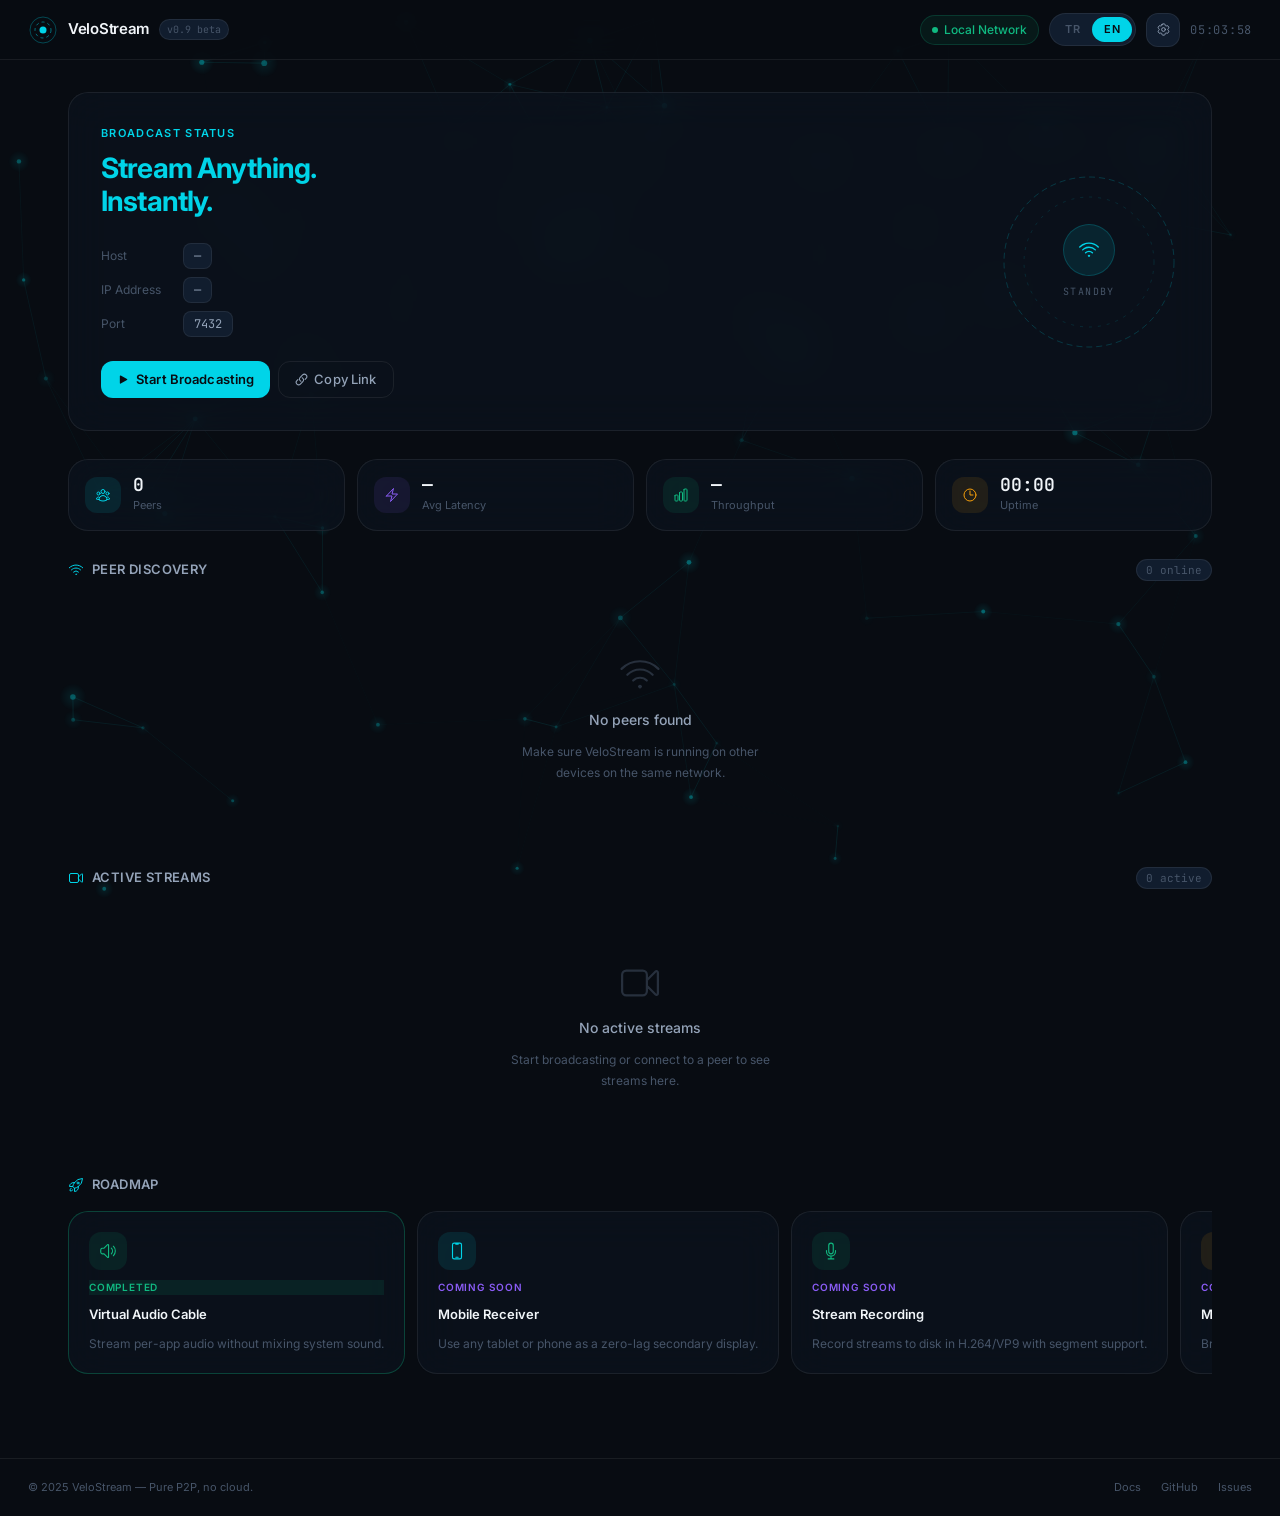
==== index.html @ 92ccfd7f "Initial commit" ====
<!DOCTYPE html>
<html lang="en">
<head>
  <meta charset="UTF-8" />
  <meta name="viewport" content="width=device-width, initial-scale=1.0" />
  <meta name="description" content="VeloStream — Pure P2P local network streaming. Zero-latency, no cloud." />
  <title>VeloStream</title>

  <link rel="stylesheet" href="css/reset.css" />
  <link rel="stylesheet" href="css/design-tokens.css" />
  <link rel="stylesheet" href="css/style.css" />

  <link rel="icon" type="image/svg+xml" href="data:image/svg+xml,%3Csvg xmlns='http://www.w3.org/2000/svg' viewBox='0 0 32 32'%3E%3Ccircle cx='16' cy='16' r='15' fill='%23080c12'/%3E%3Ccircle cx='16' cy='16' r='7' fill='none' stroke='%2300d4e8' stroke-width='1.5'/%3E%3Ccircle cx='16' cy='16' r='3' fill='%2300d4e8'/%3E%3C/svg%3E" />
</head>
<body>

<canvas id="particle-canvas" aria-hidden="true"></canvas>

<div id="app">

  <!-- ─── Navbar ─────────────────────── -->
  <nav class="nav">
    <div class="nav-brand">
      <svg class="nav-logo" viewBox="0 0 30 30" fill="none">
        <circle cx="15" cy="15" r="13" fill="none" stroke="#00d4e8" stroke-width="1" opacity=".3"/>
        <circle cx="15" cy="15" r="8"  fill="none" stroke="#00d4e8" stroke-width="1" stroke-dasharray="3 3" opacity=".5"/>
        <circle cx="15" cy="15" r="3.5" fill="#00d4e8"/>
      </svg>
      <span class="nav-name">VeloStream</span>
      <span class="nav-badge">v0.9 beta</span>
    </div>

    <div class="nav-spacer"></div>

    <div class="nav-right">
      <div class="status-pill online" id="net-pill">
        <span class="status-dot"></span>
        <span data-i18n="nav.online">Local Network</span>
      </div>

      <div class="lang-toggle" role="group" aria-label="Language">
        <div class="lang-thumb" id="lang-thumb"></div>
        <button class="lang-btn" id="lang-tr">TR</button>
        <button class="lang-btn active" id="lang-en">EN</button>
      </div>

      <button class="icon-btn" id="btn-settings" aria-label="Settings">
        <svg width="15" height="15" fill="none" stroke="currentColor" stroke-width="1.5" viewBox="0 0 24 24">
          <path stroke-linecap="round" stroke-linejoin="round" d="M9.594 3.94c.09-.542.56-.94 1.11-.94h2.593c.55 0 1.02.398 1.11.94l.213 1.281c.063.374.313.686.645.87.074.04.147.083.22.127.325.196.72.257 1.075.124l1.217-.456a1.125 1.125 0 0 1 1.37.49l1.296 2.247a1.125 1.125 0 0 1-.26 1.431l-1.003.827c-.293.241-.438.613-.43.992a7.723 7.723 0 0 1 0 .255c-.008.378.137.75.43.991l1.004.827c.424.35.534.955.26 1.43l-1.298 2.247a1.125 1.125 0 0 1-1.369.491l-1.217-.456c-.355-.133-.75-.072-1.076.124a6.47 6.47 0 0 1-.22.128c-.331.183-.581.495-.644.869l-.213 1.281c-.09.543-.56.94-1.11.94h-2.594c-.55 0-1.019-.398-1.11-.94l-.213-1.281c-.062-.374-.312-.686-.644-.87a6.52 6.52 0 0 1-.22-.127c-.325-.196-.72-.257-1.076-.124l-1.217.456a1.125 1.125 0 0 1-1.369-.49l-1.297-2.247a1.125 1.125 0 0 1 .26-1.431l1.004-.827c.292-.24.437-.613.43-.991a6.932 6.932 0 0 1 0-.255c.007-.38-.138-.751-.43-.992l-1.004-.827a1.125 1.125 0 0 1-.26-1.43l1.297-2.247a1.125 1.125 0 0 1 1.37-.491l1.216.456c.356.133.751.072 1.076-.124.072-.044.146-.086.22-.128.332-.183.582-.495.644-.869l.214-1.28Z"/>
          <path stroke-linecap="round" stroke-linejoin="round" d="M15 12a3 3 0 1 1-6 0 3 3 0 0 1 6 0Z"/>
        </svg>
      </button>

      <time class="nav-clock" id="clock">00:00:00</time>
    </div>
  </nav>

  <!-- ─── Main content ───────────────── -->
  <main class="main">

    <!-- Hero -->
    <section class="card hero" aria-label="Broadcast control">
      <div>
        <p class="hero-eyebrow" data-i18n="hero.eyebrow">BROADCAST STATUS</p>
        <h1 class="hero-title">
          <span data-i18n="hero.title">Stream Anything.</span><br>
          <span style="color:var(--cyan)" data-i18n="hero.accent">Instantly.</span>
        </h1>

        <div class="hero-meta">
          <div class="meta-row">
            <span class="meta-key" data-i18n="hero.host">Host</span>
            <span class="meta-val" id="val-host">—</span>
          </div>
          <div class="meta-row">
            <span class="meta-key" data-i18n="hero.ip">IP Address</span>
            <span class="meta-val" id="val-ip">—</span>
          </div>
          <div class="meta-row">
            <span class="meta-key" data-i18n="hero.port">Port</span>
            <span class="meta-val" id="val-port">7432</span>
          </div>
        </div>

        <div class="hero-btns">
          <button class="btn btn-primary" id="btn-start">
            <svg width="13" height="13" fill="currentColor" viewBox="0 0 24 24">
              <path d="M5.25 5.653c0-.856.917-1.398 1.667-.986l11.54 6.347a1.125 1.125 0 0 1 0 1.972l-11.54 6.347a1.125 1.125 0 0 1-1.667-.986V5.653Z"/>
            </svg>
            <span data-i18n="hero.start">Start Broadcasting</span>
          </button>
          <button class="btn btn-danger" id="btn-stop">
            <svg width="13" height="13" fill="currentColor" viewBox="0 0 24 24">
              <path fill-rule="evenodd" d="M4.5 7.5a3 3 0 0 1 3-3h9a3 3 0 0 1 3 3v9a3 3 0 0 1-3 3h-9a3 3 0 0 1-3-3v-9Z" clip-rule="evenodd"/>
            </svg>
            <span data-i18n="hero.stop">Stop</span>
          </button>
          <button class="btn btn-ghost" id="btn-copy">
            <svg width="13" height="13" fill="none" stroke="currentColor" stroke-width="2" viewBox="0 0 24 24">
              <path stroke-linecap="round" stroke-linejoin="round" d="M13.19 8.688a4.5 4.5 0 0 1 1.242 7.244l-4.5 4.5a4.5 4.5 0 0 1-6.364-6.364l1.757-1.757m13.35-.622 1.757-1.757a4.5 4.5 0 0 0-6.364-6.364l-4.5 4.5a4.5 4.5 0 0 0 1.242 7.244"/>
            </svg>
            <span data-i18n="hero.copy">Copy Link</span>
          </button>
        </div>
      </div>

      <!-- Ring -->
      <div class="ring-wrap" aria-hidden="true">
        <div id="ripples" style="position:absolute;inset:0;border-radius:50%">
          <div class="ripple"></div>
          <div class="ripple"></div>
          <div class="ripple"></div>
        </div>
        <svg class="ring-svg" viewBox="0 0 180 180">
          <circle class="r-outer" cx="90" cy="90" r="85"/>
          <circle class="r-inner" cx="90" cy="90" r="65"/>
        </svg>
        <div class="ring-center">
          <div class="ring-icon" id="ring-icon">
            <svg width="22" height="22" fill="none" stroke="currentColor" stroke-width="1.5" viewBox="0 0 24 24">
              <path stroke-linecap="round" stroke-linejoin="round" d="M8.288 15.038a5.25 5.25 0 0 1 7.424 0M5.106 11.856c3.807-3.808 9.98-3.808 13.788 0M1.924 8.674c5.565-5.565 14.587-5.565 20.152 0M12.53 18.22l-.53.53-.53-.53a.75.75 0 0 1 1.06 0Z"/>
            </svg>
          </div>
          <span class="ring-label off" id="ring-label" data-i18n="hero.off">STANDBY</span>
        </div>
      </div>
    </section>

    <!-- Stats -->
    <div class="stats" role="region" aria-label="Statistics">
      <div class="card stat">
        <div class="stat-icon c">
          <svg width="16" height="16" fill="none" stroke="currentColor" stroke-width="1.5" viewBox="0 0 24 24">
            <path stroke-linecap="round" stroke-linejoin="round" d="M18 18.72a9.094 9.094 0 0 0 3.741-.479 3 3 0 0 0-4.682-2.72m.94 3.198.001.031c0 .225-.012.447-.037.666A11.944 11.944 0 0 1 12 21c-2.17 0-4.207-.576-5.963-1.584A6.062 6.062 0 0 1 6 18.719m12 0a5.971 5.971 0 0 0-.941-3.197m0 0A5.995 5.995 0 0 0 12 12.75a5.995 5.995 0 0 0-5.058 2.772m0 0a3 3 0 0 0-4.681 2.72 8.986 8.986 0 0 0 3.74.477m.94-3.197a5.971 5.971 0 0 0-.94 3.197M15 6.75a3 3 0 1 1-6 0 3 3 0 0 1 6 0Zm6 3a2.25 2.25 0 1 1-4.5 0 2.25 2.25 0 0 1 4.5 0Zm-13.5 0a2.25 2.25 0 1 1-4.5 0 2.25 2.25 0 0 1 4.5 0Z"/>
          </svg>
        </div>
        <div>
          <div class="stat-val" id="val-peers">0</div>
          <div class="stat-key" data-i18n="stat.peers">Peers</div>
        </div>
      </div>

      <div class="card stat">
        <div class="stat-icon v">
          <svg width="16" height="16" fill="none" stroke="currentColor" stroke-width="1.5" viewBox="0 0 24 24">
            <path stroke-linecap="round" stroke-linejoin="round" d="M3.75 13.5l10.5-11.25L12 10.5h8.25L9.75 21.75 12 13.5H3.75z"/>
          </svg>
        </div>
        <div>
          <div class="stat-val" id="val-latency">—</div>
          <div class="stat-key" data-i18n="stat.latency">Avg Latency</div>
        </div>
      </div>

      <div class="card stat">
        <div class="stat-icon g">
          <svg width="16" height="16" fill="none" stroke="currentColor" stroke-width="1.5" viewBox="0 0 24 24">
            <path stroke-linecap="round" stroke-linejoin="round" d="M3 13.125C3 12.504 3.504 12 4.125 12h2.25c.621 0 1.125.504 1.125 1.125v6.75C7.5 20.496 6.996 21 6.375 21h-2.25A1.125 1.125 0 0 1 3 19.875v-6.75ZM9.75 8.625c0-.621.504-1.125 1.125-1.125h2.25c.621 0 1.125.504 1.125 1.125v11.25c0 .621-.504 1.125-1.125 1.125h-2.25a1.125 1.125 0 0 1-1.125-1.125V8.625ZM16.5 4.125c0-.621.504-1.125 1.125-1.125h2.25C20.496 3 21 3.504 21 4.125v15.75c0 .621-.504 1.125-1.125 1.125h-2.25a1.125 1.125 0 0 1-1.125-1.125V4.125Z"/>
          </svg>
        </div>
        <div>
          <div class="stat-val" id="val-bitrate">—</div>
          <div class="stat-key" data-i18n="stat.bitrate">Throughput</div>
        </div>
      </div>

      <div class="card stat">
        <div class="stat-icon y">
          <svg width="16" height="16" fill="none" stroke="currentColor" stroke-width="1.5" viewBox="0 0 24 24">
            <path stroke-linecap="round" stroke-linejoin="round" d="M12 6v6h4.5m4.5 0a9 9 0 1 1-18 0 9 9 0 0 1 18 0Z"/>
          </svg>
        </div>
        <div>
          <div class="stat-val" id="val-uptime">00:00</div>
          <div class="stat-key" data-i18n="stat.uptime">Uptime</div>
        </div>
      </div>
    </div>

    <!-- Peers -->
    <section>
      <div class="sec-hd">
        <h2 class="sec-title">
          <svg width="16" height="16" fill="none" stroke="currentColor" stroke-width="1.5" viewBox="0 0 24 24">
            <path stroke-linecap="round" stroke-linejoin="round" d="M8.288 15.038a5.25 5.25 0 0 1 7.424 0M5.106 11.856c3.807-3.808 9.98-3.808 13.788 0M1.924 8.674c5.565-5.565 14.587-5.565 20.152 0M12.53 18.22l-.53.53-.53-.53a.75.75 0 0 1 1.06 0Z"/>
          </svg>
          <span data-i18n="peers.title">Peer Discovery</span>
        </h2>
        <span class="sec-count"><span id="peer-count">0</span> online</span>
      </div>
      <div class="peer-grid" id="peer-grid" role="list"></div>
    </section>

    <!-- Streams -->
    <section>
      <div class="sec-hd">
        <h2 class="sec-title">
          <svg width="16" height="16" fill="none" stroke="currentColor" stroke-width="1.5" viewBox="0 0 24 24">
            <path stroke-linecap="round" stroke-linejoin="round" d="m15.75 10.5 4.72-4.72a.75.75 0 0 1 1.28.53v11.38a.75.75 0 0 1-1.28.53l-4.72-4.72M4.5 18.75h9a2.25 2.25 0 0 0 2.25-2.25v-9a2.25 2.25 0 0 0-2.25-2.25h-9A2.25 2.25 0 0 0 2.25 7.5v9a2.25 2.25 0 0 0 2.25 2.25Z"/>
          </svg>
          <span data-i18n="streams.title">Active Streams</span>
        </h2>
        <span class="sec-count"><span id="stream-count">0</span> active</span>
      </div>
      <div class="streams-list" id="stream-list" role="list"></div>
    </section>

    <!-- Roadmap -->
    <section>
      <div class="sec-hd">
        <h2 class="sec-title">
          <svg width="16" height="16" fill="none" stroke="currentColor" stroke-width="1.5" viewBox="0 0 24 24">
            <path stroke-linecap="round" stroke-linejoin="round" d="M15.59 14.37a6 6 0 0 1-5.84 7.38v-4.8m5.84-2.58a14.98 14.98 0 0 0 6.16-12.12A14.98 14.98 0 0 0 9.631 8.41m5.96 5.96a14.926 14.926 0 0 1-5.841 2.58m-.119-8.54a6 6 0 0 0-7.381 5.84h4.8m2.581-5.84a14.927 14.927 0 0 0-2.58 5.84m2.699 2.7c-.103.021-.207.041-.311.06a15.09 15.09 0 0 1-2.448-2.448 14.9 14.9 0 0 1 .06-.312m-2.24 2.39a4.493 4.493 0 0 0-1.757 4.306 4.493 4.493 0 0 0 4.306-1.758M16.5 9a1.5 1.5 0 1 1-3 0 1.5 1.5 0 0 1 3 0Z"/>
          </svg>
          <span data-i18n="roadmap.title">Roadmap</span>
        </h2>
      </div>
      <div class="roadmap-scroll">

        <article class="card rm-card" style="border-color: rgba(16, 185, 129, 0.3);">
          <div class="rm-icon g">
            <svg width="18" height="18" fill="none" stroke="currentColor" stroke-width="1.5" viewBox="0 0 24 24">
              <path stroke-linecap="round" stroke-linejoin="round" d="M19.114 5.636a9 9 0 0 1 0 12.728M16.463 8.288a5.25 5.25 0 0 1 0 7.424M6.75 8.25l4.72-4.72a.75.75 0 0 1 1.28.53v15.88a.75.75 0 0 1-1.28.53l-4.72-4.72H4.51c-.88 0-1.704-.507-1.938-1.354A9.009 9.009 0 0 1 2.25 12c0-.83.112-1.633.322-2.396C2.806 8.757 3.63 8.25 4.51 8.25H6.75Z"/>
            </svg>
          </div>
          <div class="rm-label" style="color: var(--green); background: rgba(16, 185, 129, 0.1);" data-i18n="roadmap.done">Completed</div>
          <div class="rm-title" data-i18n="rm.audio.title">Virtual Audio Cable</div>
          <p class="rm-desc"   data-i18n="rm.audio.desc">Stream per-app audio without mixing system sound.</p>
        </article>

        <article class="card rm-card">
          <div class="rm-icon c">
            <svg width="18" height="18" fill="none" stroke="currentColor" stroke-width="1.5" viewBox="0 0 24 24">
              <path stroke-linecap="round" stroke-linejoin="round" d="M10.5 1.5H8.25A2.25 2.25 0 0 0 6 3.75v16.5a2.25 2.25 0 0 0 2.25 2.25h7.5A2.25 2.25 0 0 0 18 20.25V3.75a2.25 2.25 0 0 0-2.25-2.25H13.5m-3 0V3h3V1.5m-3 0h3m-3 18.75h3"/>
            </svg>
          </div>
          <div class="rm-label" data-i18n="roadmap.soon">Coming soon</div>
          <div class="rm-title" data-i18n="rm.mobile.title">Mobile Receiver</div>
          <p class="rm-desc"   data-i18n="rm.mobile.desc">Use any tablet or phone as a zero-lag secondary display.</p>
        </article>

        <article class="card rm-card">
          <div class="rm-icon g">
            <svg width="18" height="18" fill="none" stroke="currentColor" stroke-width="1.5" viewBox="0 0 24 24">
              <path stroke-linecap="round" stroke-linejoin="round" d="M12 18.75a6 6 0 0 0 6-6v-1.5m-6 7.5a6 6 0 0 1-6-6v-1.5m6 7.5v3.75m-3.75 0h7.5M12 15.75a3 3 0 0 1-3-3V4.5a3 3 0 1 1 6 0v8.25a3 3 0 0 1-3 3Z"/>
            </svg>
          </div>
          <div class="rm-label" data-i18n="roadmap.soon">Coming soon</div>
          <div class="rm-title" data-i18n="rm.rec.title">Stream Recording</div>
          <p class="rm-desc"   data-i18n="rm.rec.desc">Record streams to disk in H.264/VP9.</p>
        </article>

        <article class="card rm-card">
          <div class="rm-icon y">
            <svg width="18" height="18" fill="none" stroke="currentColor" stroke-width="1.5" viewBox="0 0 24 24">
              <path stroke-linecap="round" stroke-linejoin="round" d="M7.217 10.907a2.25 2.25 0 1 0 0 2.186m0-2.186c.18.324.283.696.283 1.093s-.103.77-.283 1.093m0-2.186 9.566-5.314m-9.566 7.5 9.566 5.314m0 0a2.25 2.25 0 1 0 3.935 2.186 2.25 2.25 0 0 0-3.935-2.186Zm0-12.814a2.25 2.25 0 1 0 3.933-2.185 2.25 2.25 0 0 0-3.933 2.185Z"/>
            </svg>
          </div>
          <div class="rm-label" data-i18n="roadmap.soon">Coming soon</div>
          <div class="rm-title" data-i18n="rm.multi.title">Multi-Cast</div>
          <p class="rm-desc"   data-i18n="rm.multi.desc">Broadcast to multiple receivers with bandwidth balancing.</p>
        </article>

      </div>
    </section>

  </main>

  <!-- ─── Footer ──────────────────────── -->
  <footer class="footer">
    <p class="footer-left" data-i18n="footer.copy">© 2025 VeloStream — Pure P2P, no cloud.</p>
    <nav class="footer-links">
      <a href="#" class="footer-link" data-i18n="footer.docs">Docs</a>
      <a href="#" class="footer-link" data-i18n="footer.github">GitHub</a>
      <a href="#" class="footer-link" data-i18n="footer.issues">Issues</a>
    </nav>
  </footer>

</div><!-- /#app -->

<!-- ─── Settings Drawer ─────────────── -->
<div class="overlay" id="overlay"></div>
<aside class="drawer" id="drawer" role="dialog" aria-modal="true" aria-label="Settings">
  <div class="drawer-hd">
    <span class="drawer-hd-title" data-i18n="nav.settings">Settings</span>
    <button class="icon-btn" id="btn-drawer-close" aria-label="Close">
      <svg width="14" height="14" fill="none" stroke="currentColor" stroke-width="2" viewBox="0 0 24 24">
        <path stroke-linecap="round" stroke-linejoin="round" d="M6 18 18 6M6 6l12 12"/>
      </svg>
    </button>
  </div>
  <div class="drawer-body">
    <div class="s-group">
      <p class="s-group-title" data-i18n="s.network">Network</p>
      <div class="s-row">
        <label class="s-label" for="s-port" data-i18n="s.port">UDP Port</label>
        <input class="s-input" id="s-port" type="number" value="7432" min="1024" max="65535"/>
      </div>
    </div>
  </div>
</aside>

<!-- ─── Video Modal (Receiver) ─────────────── -->
<div class="player-modal" id="player-modal" style="display:none; position:fixed; inset:0; background:#000; z-index:9999; flex-direction:column;">
  <div style="padding:16px; display:flex; gap:8px; justify-content:flex-end; background:linear-gradient(to bottom, rgba(0,0,0,0.8), transparent); position:absolute; top:0; left:0; right:0; z-index:2;">
    <button class="btn btn-primary btn-sm" onclick="if(window.webrtcManager) window.webrtcManager.goFullscreen()">
      <svg width="14" height="14" fill="none" stroke="currentColor" stroke-width="2" viewBox="0 0 24 24"><path stroke-linecap="round" stroke-linejoin="round" d="M4 8V4m0 0h4M4 4l5 5m11-1V4m0 0h-4m4 0l-5 5M4 16v4m0 0h4m-4 0l5-5m11 1v4m0 0h-4m4 0l-5-5"/></svg>
    </button>
    <button class="btn btn-danger btn-sm" onclick="if(window.webrtcManager) window.webrtcManager.closePlayerModal()">
      Close Stream
    </button>
  </div>
  <video id="remote-video" autoplay playsinline controls style="width:100%; height:100%; object-fit:contain;"></video>
</div>

<!-- Local Preview HUD -->
<video id="local-video" autoplay muted playsinline style="display:none; position:fixed; bottom:20px; right:20px; width:200px; border-radius:8px; border:1px solid var(--border-color); z-index:900; box-shadow:0 8px 32px rgba(0,0,0,0.5);"></video>

<script src="js/i18n.js"></script>
<script src="js/particles.js"></script>
<script src="js/charts.js"></script>
<script src="js/peers.js"></script>
<script src="js/streams.js"></script>
<script src="js/webrtc.js"></script>
<script src="js/app.js"></script>

<!-- Ripple CSS for active broadcast -->
<style>
  #ripples .ripple { animation: none; opacity: 0; }
  #ripples.active-ripples .ripple { animation: ripple-out 2.4s ease-out infinite; }
  #ripples.active-ripples .ripple:nth-child(2) { animation-delay: .8s; }
  #ripples.active-ripples .ripple:nth-child(3) { animation-delay: 1.6s; }
</style>

</body>
</html>
---- css/design-tokens.css ----
:root {
  /* Backgrounds */
  --bg-base:     #080c12;
  --bg-surface:  #0d1520;
  --bg-elevated: #111d2e;
  --bg-hover:    #162236;

  /* Glass */
  --glass-bg:     rgba(13, 21, 32, 0.6);
  --glass-border: rgba(255, 255, 255, 0.07);
  --glass-blur:   20px;

  /* Accents */
  --cyan:       #00d4e8;
  --cyan-soft:  rgba(0, 212, 232, 0.1);
  --cyan-glow:  rgba(0, 212, 232, 0.2);
  --violet:     #8b5cf6;
  --violet-soft: rgba(139, 92, 246, 0.1);

  /* Status */
  --green:  #10b981;
  --yellow: #f59e0b;
  --red:    #ef4444;
  --muted:  #475569;

  /* Text */
  --text-1: #f1f5f9;
  --text-2: #94a3b8;
  --text-3: #475569;

  /* Typography */
  --font: 'Inter', system-ui, sans-serif;
  --mono: 'JetBrains Mono', monospace;

  /* Spacing */
  --r-sm:  8px;
  --r-md:  12px;
  --r-lg:  16px;
  --r-xl:  20px;
  --r-full: 9999px;

  /* Layout */
  --nav-h: 60px;
  --max-w: 1200px;
}
---- css/style.css ----
@import url('https://fonts.googleapis.com/css2?family=Inter:wght@300;400;500;600;700&family=JetBrains+Mono:wght@400;500&display=swap');

/* ─── Reset ───────────────────────── */
*, *::before, *::after { box-sizing: border-box; margin: 0; padding: 0; }
html { font-size: 16px; scroll-behavior: smooth; }
body {
  font-family: var(--font);
  font-size: 14px;
  color: var(--text-1);
  background: var(--bg-base);
  min-height: 100vh;
  -webkit-font-smoothing: antialiased;
  overflow-x: hidden;
}
img, canvas, svg { display: block; max-width: 100%; }
button { cursor: pointer; border: none; background: none; font: inherit; }
a { text-decoration: none; color: inherit; }
ul { list-style: none; }

/* ─── Canvas ──────────────────────── */
#particle-canvas {
  position: fixed;
  inset: 0;
  z-index: 0;
  pointer-events: none;
  opacity: 0.5;
}

/* ─── App shell ───────────────────── */
#app {
  position: relative;
  z-index: 1;
  display: flex;
  flex-direction: column;
  min-height: 100vh;
}

/* ─── Navbar ──────────────────────── */
.nav {
  position: fixed;
  inset: 0 0 auto 0;
  z-index: 100;
  height: var(--nav-h);
  display: flex;
  align-items: center;
  padding: 0 28px;
  gap: 12px;
  background: rgba(8, 12, 18, 0.85);
  backdrop-filter: blur(20px);
  -webkit-backdrop-filter: blur(20px);
  border-bottom: 1px solid var(--glass-border);
}

.nav-brand {
  display: flex;
  align-items: center;
  gap: 10px;
  flex-shrink: 0;
}

.nav-logo {
  width: 30px;
  height: 30px;
}

.nav-name {
  font-size: 15px;
  font-weight: 600;
  letter-spacing: -0.02em;
  color: var(--text-1);
}

.nav-badge {
  font-family: var(--mono);
  font-size: 10px;
  color: var(--text-3);
  background: var(--bg-elevated);
  border: 1px solid var(--glass-border);
  border-radius: var(--r-full);
  padding: 2px 7px;
}

.nav-spacer { flex: 1; }

.nav-right {
  display: flex;
  align-items: center;
  gap: 10px;
}

/* Status pill */
.status-pill {
  display: flex;
  align-items: center;
  gap: 6px;
  padding: 5px 11px;
  border-radius: var(--r-full);
  font-size: 12px;
  font-weight: 500;
  border: 1px solid;
}
.status-pill.online  { color: var(--green);  background: rgba(16,185,129,.08); border-color: rgba(16,185,129,.2); }
.status-pill.offline { color: var(--red);    background: rgba(239,68,68,.08);  border-color: rgba(239,68,68,.2); }

.status-dot {
  width: 6px; height: 6px;
  border-radius: 50%;
  background: currentColor;
}
.status-pill.online .status-dot {
  animation: blink 2s ease-in-out infinite;
}
@keyframes blink {
  0%,100% { opacity: 1; }
  50%      { opacity: 0.3; }
}

/* Language toggle */
.lang-toggle {
  display: flex;
  align-items: center;
  background: var(--bg-elevated);
  border: 1px solid var(--glass-border);
  border-radius: var(--r-full);
  padding: 3px;
  position: relative;
}
.lang-thumb {
  position: absolute;
  top: 3px;
  left: 3px;
  height: calc(100% - 6px);
  background: var(--cyan);
  border-radius: var(--r-full);
  transition: left .25s cubic-bezier(.34,1.56,.64,1),
              width .25s cubic-bezier(.34,1.56,.64,1);
}
.lang-btn {
  position: relative;
  z-index: 1;
  padding: 4px 12px;
  border-radius: var(--r-full);
  font-size: 11px;
  font-weight: 600;
  letter-spacing: .04em;
  color: var(--text-3);
  transition: color .2s;
}
.lang-btn.active { color: var(--bg-base); }

/* Icon button */
.icon-btn {
  width: 34px; height: 34px;
  border-radius: var(--r-md);
  border: 1px solid var(--glass-border);
  background: var(--bg-elevated);
  display: flex; align-items: center; justify-content: center;
  color: var(--text-2);
  transition: border-color .2s, color .2s, background .2s;
}
.icon-btn:hover { border-color: var(--cyan); color: var(--cyan); background: var(--cyan-soft); }

/* Clock */
.nav-clock {
  font-family: var(--mono);
  font-size: 12px;
  color: var(--text-3);
  letter-spacing: .06em;
  min-width: 58px;
  text-align: right;
}

/* ─── Main ────────────────────────── */
.main {
  margin-top: var(--nav-h);
  padding: 32px 28px 80px;
  max-width: var(--max-w);
  margin-left: auto;
  margin-right: auto;
  width: 100%;
  display: flex;
  flex-direction: column;
  gap: 28px;
}

/* ─── Card ────────────────────────── */
.card {
  background: var(--glass-bg);
  backdrop-filter: blur(var(--glass-blur));
  -webkit-backdrop-filter: blur(var(--glass-blur));
  border: 1px solid var(--glass-border);
  border-radius: var(--r-xl);
}

/* ─── Section header ──────────────── */
.sec-hd {
  display: flex;
  align-items: center;
  justify-content: space-between;
  margin-bottom: 16px;
}
.sec-title {
  display: flex;
  align-items: center;
  gap: 8px;
  font-size: 13px;
  font-weight: 600;
  color: var(--text-2);
  letter-spacing: .03em;
  text-transform: uppercase;
}
.sec-title svg { color: var(--cyan); }
.sec-count {
  font-family: var(--mono);
  font-size: 11px;
  color: var(--text-3);
  background: var(--bg-elevated);
  border: 1px solid var(--glass-border);
  border-radius: var(--r-full);
  padding: 2px 9px;
}

/* ─── Hero ────────────────────────── */
.hero {
  display: grid;
  grid-template-columns: 1fr auto;
  gap: 32px;
  padding: 32px;
  align-items: center;
}

.hero-eyebrow {
  font-size: 11px;
  font-weight: 600;
  letter-spacing: .12em;
  text-transform: uppercase;
  color: var(--cyan);
  margin-bottom: 10px;
}

.hero-title {
  font-size: 28px;
  font-weight: 700;
  letter-spacing: -.03em;
  line-height: 1.2;
  color: var(--text-1);
  margin-bottom: 24px;
}

.hero-title span {
  color: var(--cyan);
}

.hero-meta {
  display: flex;
  flex-direction: column;
  gap: 8px;
  margin-bottom: 24px;
}

.meta-row {
  display: flex;
  align-items: center;
  gap: 10px;
}

.meta-key {
  font-size: 12px;
  color: var(--text-3);
  width: 72px;
  flex-shrink: 0;
}

.meta-val {
  font-family: var(--mono);
  font-size: 12px;
  color: var(--text-2);
  background: var(--bg-elevated);
  border: 1px solid var(--glass-border);
  border-radius: var(--r-sm);
  padding: 3px 10px;
}

.hero-btns {
  display: flex;
  gap: 8px;
  flex-wrap: wrap;
}

/* Broadcast ring */
.ring-wrap {
  position: relative;
  width: 180px;
  height: 180px;
  flex-shrink: 0;
}

.ring-svg {
  width: 100%; height: 100%;
}

.ring-svg .r-outer {
  fill: none;
  stroke: var(--cyan);
  stroke-width: 1;
  stroke-dasharray: 6 4;
  opacity: .2;
  animation: spin 20s linear infinite;
  transform-origin: center;
}
.ring-svg .r-inner {
  fill: none;
  stroke: var(--cyan);
  stroke-width: 1;
  stroke-dasharray: 3 6;
  opacity: .12;
  animation: spin 14s linear infinite reverse;
  transform-origin: center;
}

@keyframes spin {
  to { transform: rotate(360deg); }
}

.ring-center {
  position: absolute;
  inset: 0;
  display: flex;
  flex-direction: column;
  align-items: center;
  justify-content: center;
  gap: 8px;
}

.ring-icon {
  width: 52px; height: 52px;
  border-radius: 50%;
  background: var(--cyan-soft);
  border: 1px solid rgba(0,212,232,.2);
  display: flex; align-items: center; justify-content: center;
  color: var(--cyan);
  transition: box-shadow .6s;
}
.ring-icon.active {
  box-shadow: 0 0 0 8px rgba(0,212,232,.05), 0 0 24px rgba(0,212,232,.25);
  animation: icon-breathe 3s ease-in-out infinite;
}
@keyframes icon-breathe {
  0%,100% { box-shadow: 0 0 0 8px rgba(0,212,232,.05), 0 0 20px rgba(0,212,232,.2); }
  50%      { box-shadow: 0 0 0 16px rgba(0,212,232,.04), 0 0 40px rgba(0,212,232,.4); }
}

.ring-label {
  font-family: var(--mono);
  font-size: 10px;
  letter-spacing: .14em;
  text-transform: uppercase;
}
.ring-label.on  { color: var(--green); }
.ring-label.off { color: var(--text-3); }

/* Ripples */
.ripple {
  position: absolute;
  inset: 0;
  border-radius: 50%;
  border: 1px solid var(--cyan);
  opacity: 0;
  pointer-events: none;
}
.ripple.go { animation: ripple-out 2.4s ease-out infinite; }
.ripple:nth-child(2) { animation-delay: .8s; }
.ripple:nth-child(3) { animation-delay: 1.6s; }

@keyframes ripple-out {
  from { transform: scale(.5); opacity: .5; }
  to   { transform: scale(1.5); opacity: 0; }
}

/* ─── Stat strip ──────────────────── */
.stats {
  display: grid;
  grid-template-columns: repeat(4, 1fr);
  gap: 12px;
}

.stat {
  padding: 16px;
  display: flex;
  align-items: center;
  gap: 12px;
}

.stat-icon {
  width: 36px; height: 36px;
  border-radius: var(--r-md);
  display: flex; align-items: center; justify-content: center;
  flex-shrink: 0;
}
.stat-icon.c { background: var(--cyan-soft);   color: var(--cyan);   }
.stat-icon.v { background: var(--violet-soft); color: var(--violet); }
.stat-icon.g { background: rgba(16,185,129,.1); color: var(--green); }
.stat-icon.y { background: rgba(245,158,11,.1); color: var(--yellow);}

.stat-val {
  font-family: var(--mono);
  font-size: 18px;
  font-weight: 600;
  color: var(--text-1);
  line-height: 1;
}
.stat-key {
  font-size: 11px;
  color: var(--text-3);
  margin-top: 3px;
}

/* ─── Buttons ─────────────────────── */
.btn {
  display: inline-flex;
  align-items: center;
  gap: 6px;
  padding: 8px 16px;
  border-radius: var(--r-md);
  font-size: 13px;
  font-weight: 500;
  font-family: var(--font);
  letter-spacing: .01em;
  transition: all .2s;
  cursor: pointer;
}

.btn-primary {
  background: var(--cyan);
  color: var(--bg-base);
  font-weight: 600;
}
.btn-primary:hover { background: #19dff3; box-shadow: 0 4px 16px var(--cyan-glow); }

.btn-ghost {
  background: transparent;
  color: var(--text-2);
  border: 1px solid var(--glass-border);
}
.btn-ghost:hover { border-color: rgba(255,255,255,.15); color: var(--text-1); background: var(--bg-elevated); }

.btn-danger {
  background: rgba(239,68,68,.1);
  color: var(--red);
  border: 1px solid rgba(239,68,68,.2);
}
.btn-danger:hover { background: rgba(239,68,68,.18); border-color: rgba(239,68,68,.4); }

.btn-sm {
  padding: 5px 12px;
  font-size: 12px;
  border-radius: var(--r-sm);
}

/* ─── Empty state ─────────────────── */
.empty {
  display: flex;
  flex-direction: column;
  align-items: center;
  justify-content: center;
  padding: 56px 24px;
  gap: 12px;
  text-align: center;
}
.empty svg { color: var(--text-3); opacity: .5; }
.empty-title {
  font-size: 14px;
  font-weight: 500;
  color: var(--text-2);
}
.empty-sub {
  font-size: 12px;
  color: var(--text-3);
  line-height: 1.7;
  max-width: 280px;
}

/* ─── Peers ───────────────────────── */
.peer-grid {
  display: grid;
  grid-template-columns: repeat(auto-fill, minmax(260px, 1fr));
  gap: 12px;
}

.peer-card {
  padding: 18px;
  display: flex;
  flex-direction: column;
  gap: 14px;
  transition: border-color .2s, transform .2s;
}
.peer-card:hover { border-color: rgba(0,212,232,.2); transform: translateY(-1px); }

.peer-top {
  display: flex;
  align-items: center;
  gap: 12px;
}

.peer-av {
  width: 40px; height: 40px;
  border-radius: var(--r-md);
  font-size: 13px;
  font-weight: 700;
  display: flex; align-items: center; justify-content: center;
  flex-shrink: 0;
  position: relative;
}
.peer-av.c { background: var(--cyan-soft);    color: var(--cyan);   }
.peer-av.v { background: var(--violet-soft); color: var(--violet); }
.peer-av.g { background: rgba(16,185,129,.1); color: var(--green); }
.peer-av.y { background: rgba(245,158,11,.1); color: var(--yellow);}

.peer-av-dot {
  position: absolute;
  bottom: -2px; right: -2px;
  width: 10px; height: 10px;
  border-radius: 50%;
  border: 2px solid var(--bg-surface);
}
.peer-av-dot.online { background: var(--green); }
.peer-av-dot.offline{ background: var(--muted); }
.peer-av-dot.busy   { background: var(--yellow);}

.peer-name {
  font-size: 14px;
  font-weight: 600;
  color: var(--text-1);
  line-height: 1.3;
}
.peer-ip {
  font-family: var(--mono);
  font-size: 11px;
  color: var(--text-3);
}

.peer-bot {
  display: flex;
  align-items: center;
  justify-content: space-between;
}

.peer-meta {
  display: flex;
  align-items: center;
  gap: 10px;
}

/* Signal bars */
.sig {
  display: flex;
  align-items: flex-end;
  gap: 2px;
  height: 14px;
}
.sig-b {
  width: 4px;
  border-radius: 2px;
  background: var(--bg-hover);
}
.sig-b:nth-child(1) { height: 25%; }
.sig-b:nth-child(2) { height: 50%; }
.sig-b:nth-child(3) { height: 75%; }
.sig-b:nth-child(4) { height: 100%; }

.sig.s4 .sig-b             { background: var(--green); }
.sig.s3 .sig-b:nth-child(-n+3) { background: var(--green); }
.sig.s2 .sig-b:nth-child(-n+2) { background: var(--yellow); }
.sig.s1 .sig-b:nth-child(1)    { background: var(--red); }

.lat-badge {
  font-family: var(--mono);
  font-size: 10px;
  font-weight: 500;
  padding: 2px 7px;
  border-radius: var(--r-full);
  border: 1px solid;
}
.lat-badge.low  { color: var(--green);  background: rgba(16,185,129,.08);  border-color: rgba(16,185,129,.2); }
.lat-badge.mid  { color: var(--yellow); background: rgba(245,158,11,.08); border-color: rgba(245,158,11,.2); }
.lat-badge.high { color: var(--red);    background: rgba(239,68,68,.08);   border-color: rgba(239,68,68,.2); }

.peer-btns { display: flex; gap: 6px; }

/* ─── Streams ─────────────────────── */
.streams-list {
  display: flex;
  flex-direction: column;
  gap: 10px;
}

.stream-card {
  padding: 18px 20px;
  display: grid;
  grid-template-columns: 1fr auto;
  gap: 16px;
  align-items: center;
}

.stream-info { display: flex; flex-direction: column; gap: 8px; }

.stream-name {
  font-size: 14px;
  font-weight: 600;
  color: var(--text-1);
}

.stream-tags {
  display: flex;
  gap: 6px;
  flex-wrap: wrap;
}

.tag {
  font-family: var(--mono);
  font-size: 10px;
  color: var(--text-3);
  background: var(--bg-elevated);
  border: 1px solid var(--glass-border);
  border-radius: var(--r-full);
  padding: 2px 8px;
}

.stream-chart {
  width: 100%;
  height: 28px;
  margin-top: 4px;
}

.stream-right {
  display: flex;
  flex-direction: column;
  align-items: flex-end;
  gap: 8px;
}
.stream-bps {
  font-family: var(--mono);
  font-size: 14px;
  font-weight: 600;
  color: var(--cyan);
}
.stream-actions { display: flex; gap: 6px; }

/* ─── Roadmap ─────────────────────── */
.roadmap-scroll {
  display: flex;
  gap: 12px;
  overflow-x: auto;
  padding-bottom: 4px;
}
.roadmap-scroll::-webkit-scrollbar { height: 3px; }
.roadmap-scroll::-webkit-scrollbar-thumb { background: var(--bg-hover); border-radius: 3px; }

.rm-card {
  padding: 20px;
  min-width: 230px;
  flex-shrink: 0;
  display: flex;
  flex-direction: column;
  gap: 10px;
  transition: border-color .2s, transform .2s;
}
.rm-card:hover { border-color: rgba(139,92,246,.3); transform: translateY(-2px); }

.rm-icon {
  width: 38px; height: 38px;
  border-radius: var(--r-md);
  display: flex; align-items: center; justify-content: center;
}
.rm-icon.c { background: var(--cyan-soft);    color: var(--cyan);   }
.rm-icon.v { background: var(--violet-soft); color: var(--violet); }
.rm-icon.g { background: rgba(16,185,129,.1); color: var(--green); }
.rm-icon.y { background: rgba(245,158,11,.1); color: var(--yellow);}

.rm-label {
  font-size: 10px;
  font-weight: 600;
  letter-spacing: .08em;
  text-transform: uppercase;
  color: var(--violet);
}
.rm-title {
  font-size: 13px;
  font-weight: 600;
  color: var(--text-1);
}
.rm-desc {
  font-size: 12px;
  color: var(--text-3);
  line-height: 1.6;
}

/* ─── Footer ──────────────────────── */
.footer {
  border-top: 1px solid var(--glass-border);
  padding: 20px 28px;
  display: flex;
  align-items: center;
  justify-content: space-between;
  gap: 16px;
  flex-wrap: wrap;
}
.footer-left { font-size: 11px; color: var(--text-3); }
.footer-links { display: flex; gap: 20px; }
.footer-link { font-size: 11px; color: var(--text-3); transition: color .2s; }
.footer-link:hover { color: var(--text-2); }

/* ─── Settings drawer ─────────────── */
.overlay {
  position: fixed; inset: 0; z-index: 200;
  background: rgba(8, 12, 18, .6);
  backdrop-filter: blur(4px);
  opacity: 0; pointer-events: none;
  transition: opacity .25s;
}
.overlay.open { opacity: 1; pointer-events: all; }

.drawer {
  position: fixed; top: 0; right: 0; bottom: 0; z-index: 201;
  width: min(360px, 92vw);
  background: #0a1220;
  border-left: 1px solid var(--glass-border);
  transform: translateX(100%);
  transition: transform .3s cubic-bezier(.16,1,.3,1);
  display: flex; flex-direction: column;
}
.drawer.open { transform: translateX(0); }

.drawer-hd {
  padding: 20px;
  border-bottom: 1px solid var(--glass-border);
  display: flex; align-items: center; justify-content: space-between;
}
.drawer-hd-title { font-size: 15px; font-weight: 600; color: var(--text-1); }

.drawer-body {
  flex: 1; overflow-y: auto;
  padding: 20px;
  display: flex; flex-direction: column; gap: 24px;
}
.drawer-body::-webkit-scrollbar { width: 3px; }
.drawer-body::-webkit-scrollbar-thumb { background: var(--bg-hover); border-radius: 3px; }

.s-group { display: flex; flex-direction: column; gap: 14px; }
.s-group-title {
  font-size: 10px; font-weight: 600;
  letter-spacing: .1em; text-transform: uppercase;
  color: var(--text-3);
  padding-bottom: 10px;
  border-bottom: 1px solid var(--glass-border);
}
.s-row {
  display: flex; align-items: center; justify-content: space-between; gap: 16px;
}
.s-label { font-size: 13px; color: var(--text-2); }

.s-select {
  background: var(--bg-elevated); border: 1px solid var(--glass-border);
  border-radius: var(--r-sm); color: var(--text-1);
  font-family: var(--mono); font-size: 11px; padding: 5px 8px;
  outline: none; transition: border-color .2s;
}
.s-select:focus { border-color: var(--cyan); }

.s-input {
  background: var(--bg-elevated); border: 1px solid var(--glass-border);
  border-radius: var(--r-sm); color: var(--text-1);
  font-family: var(--mono); font-size: 11px; padding: 5px 10px;
  width: 80px; outline: none; transition: border-color .2s;
}
.s-input:focus { border-color: var(--cyan); }

.s-slider {
  -webkit-appearance: none; appearance: none;
  width: 110px; height: 3px; border-radius: 3px;
  background: var(--bg-hover); outline: none;
}
.s-slider::-webkit-slider-thumb {
  -webkit-appearance: none; width: 13px; height: 13px;
  border-radius: 50%; background: var(--cyan);
  cursor: pointer; box-shadow: 0 0 6px var(--cyan-glow);
  transition: transform .15s;
}
.s-slider::-webkit-slider-thumb:hover { transform: scale(1.2); }

.s-toggle { position: relative; width: 40px; height: 22px; flex-shrink: 0; }
.s-toggle input { display: none; }
.s-track {
  position: absolute; inset: 0;
  border-radius: var(--r-full);
  background: var(--bg-hover);
  border: 1px solid var(--glass-border);
  cursor: pointer;
  transition: background .2s, border-color .2s;
}
.s-track::after {
  content: ''; position: absolute;
  top: 3px; left: 3px;
  width: 14px; height: 14px;
  border-radius: 50%; background: var(--text-3);
  transition: transform .2s cubic-bezier(.34,1.56,.64,1), background .2s;
}
.s-toggle input:checked + .s-track {
  background: rgba(0,212,232,.15); border-color: var(--cyan);
}
.s-toggle input:checked + .s-track::after {
  transform: translateX(18px); background: var(--cyan);
  box-shadow: 0 0 6px var(--cyan-glow);
}

/* ─── Divider ─────────────────────── */
hr { border: none; border-top: 1px solid var(--glass-border); }

/* ─── Responsive ──────────────────── */
@media (max-width: 860px) {
  .hero { grid-template-columns: 1fr; }
  .ring-wrap { margin: 0 auto; }
  .stats { grid-template-columns: repeat(2, 1fr); }
  .stream-card { grid-template-columns: 1fr; }
  .stream-right { flex-direction: row; align-items: center; }
}
@media (max-width: 540px) {
  .main { padding: 20px 16px 64px; }
  .nav  { padding: 0 16px; gap: 8px; }
  .nav-right { gap: 6px; }
  .nav-clock { display: none; }
  .nav-badge { display: none; }
  .status-pill span:not(.status-dot) { display: none; }
  .status-pill { padding: 6px; border-radius: 50%; }
  .stats { grid-template-columns: repeat(2, 1fr); }
  .hero { padding: 20px; }
  .hero-title { font-size: 22px; }
}
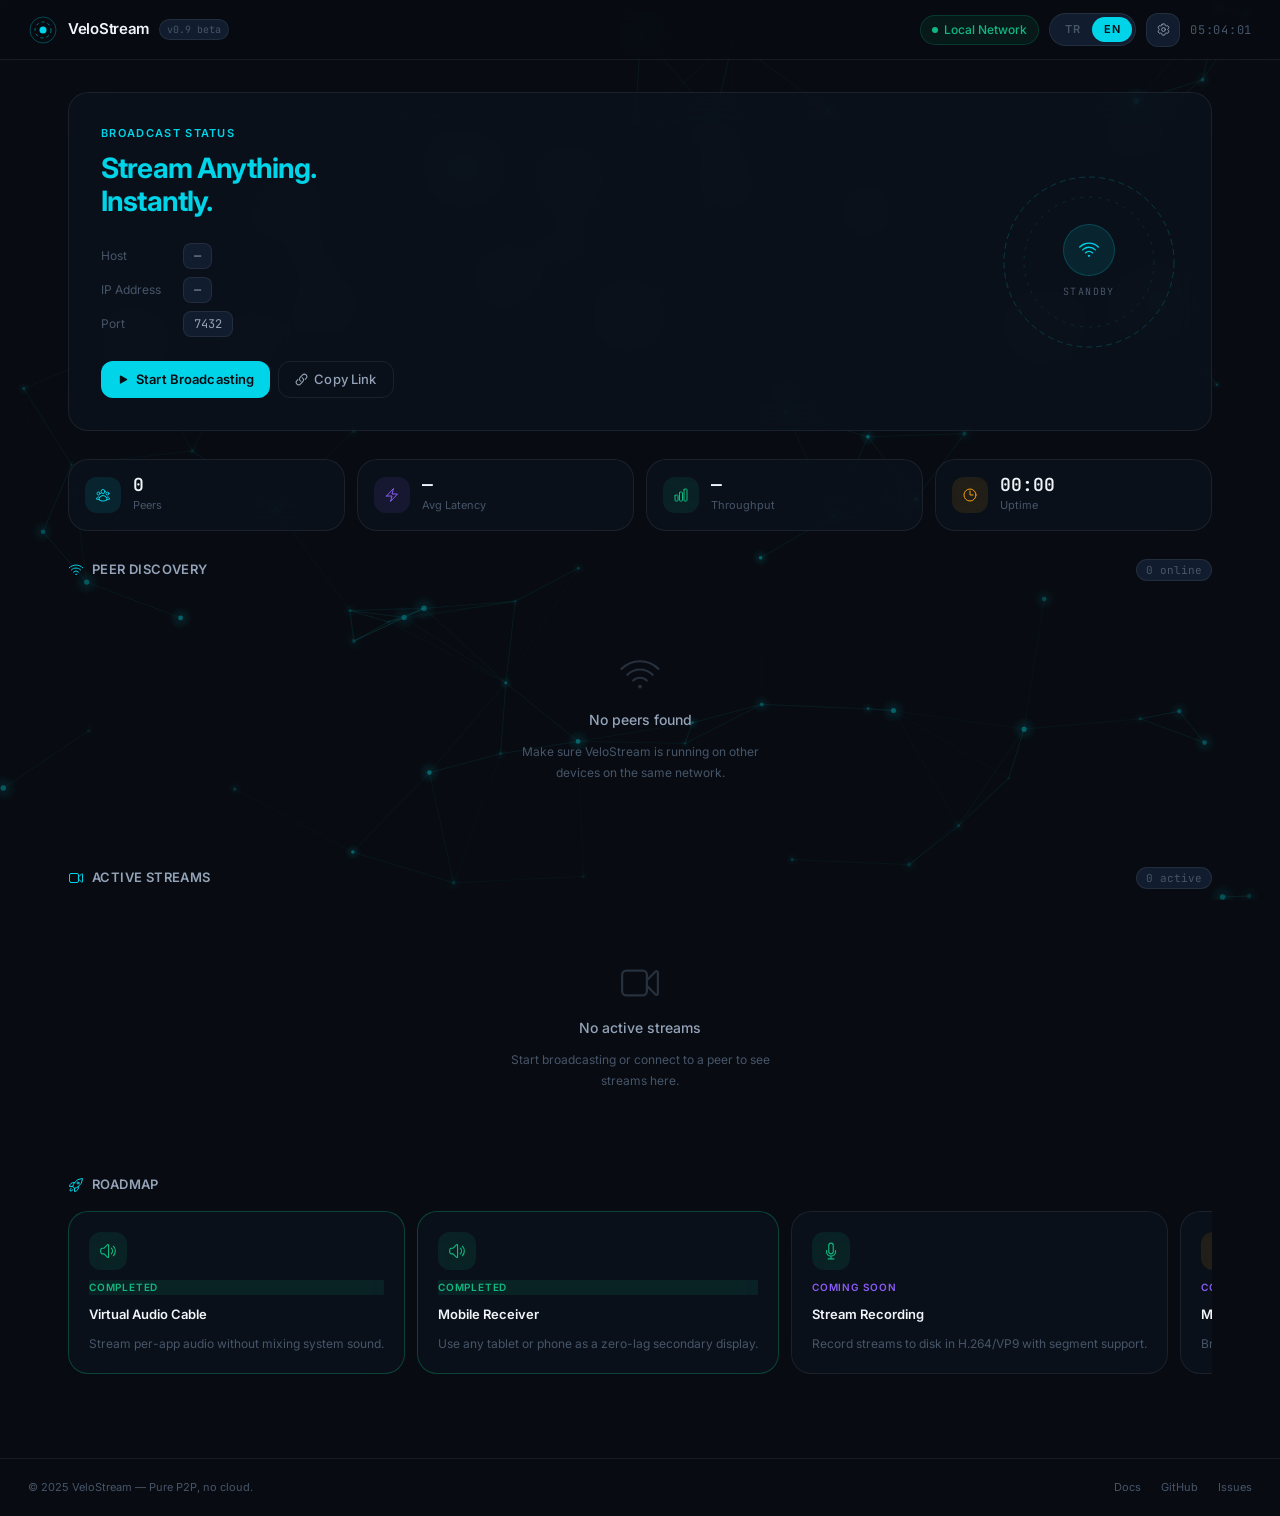
==== commit 20655185: "feat: Add Monitor Mode for Mobile Receiver" ====
--- a/index.html
+++ b/index.html
@@ -228,13 +228,13 @@
           <p class="rm-desc"   data-i18n="rm.audio.desc">Stream per-app audio without mixing system sound.</p>
         </article>
 
-        <article class="card rm-card">
-          <div class="rm-icon c">
+        <article class="card rm-card" style="border-color: rgba(16, 185, 129, 0.3);">
+          <div class="rm-icon g">
             <svg width="18" height="18" fill="none" stroke="currentColor" stroke-width="1.5" viewBox="0 0 24 24">
-              <path stroke-linecap="round" stroke-linejoin="round" d="M10.5 1.5H8.25A2.25 2.25 0 0 0 6 3.75v16.5a2.25 2.25 0 0 0 2.25 2.25h7.5A2.25 2.25 0 0 0 18 20.25V3.75a2.25 2.25 0 0 0-2.25-2.25H13.5m-3 0V3h3V1.5m-3 0h3m-3 18.75h3"/>
-            </svg>
-          </div>
-          <div class="rm-label" data-i18n="roadmap.soon">Coming soon</div>
+              <path stroke-linecap="round" stroke-linejoin="round" d="M19.114 5.636a9 9 0 0 1 0 12.728M16.463 8.288a5.25 5.25 0 0 1 0 7.424M6.75 8.25l4.72-4.72a.75.75 0 0 1 1.28.53v15.88a.75.75 0 0 1-1.28.53l-4.72-4.72H4.51c-.88 0-1.704-.507-1.938-1.354A9.009 9.009 0 0 1 2.25 12c0-.83.112-1.633.322-2.396C2.806 8.757 3.63 8.25 4.51 8.25H6.75Z"/>
+            </svg>
+          </div>
+          <div class="rm-label" style="color: var(--green); background: rgba(16, 185, 129, 0.1);" data-i18n="roadmap.done">Completed</div>
           <div class="rm-title" data-i18n="rm.mobile.title">Mobile Receiver</div>
           <p class="rm-desc"   data-i18n="rm.mobile.desc">Use any tablet or phone as a zero-lag secondary display.</p>
         </article>
@@ -321,6 +321,7 @@
 <script src="js/charts.js"></script>
 <script src="js/peers.js"></script>
 <script src="js/streams.js"></script>
+<script src="js/monitor.js"></script>
 <script src="js/webrtc.js"></script>
 <script src="js/app.js"></script>
 
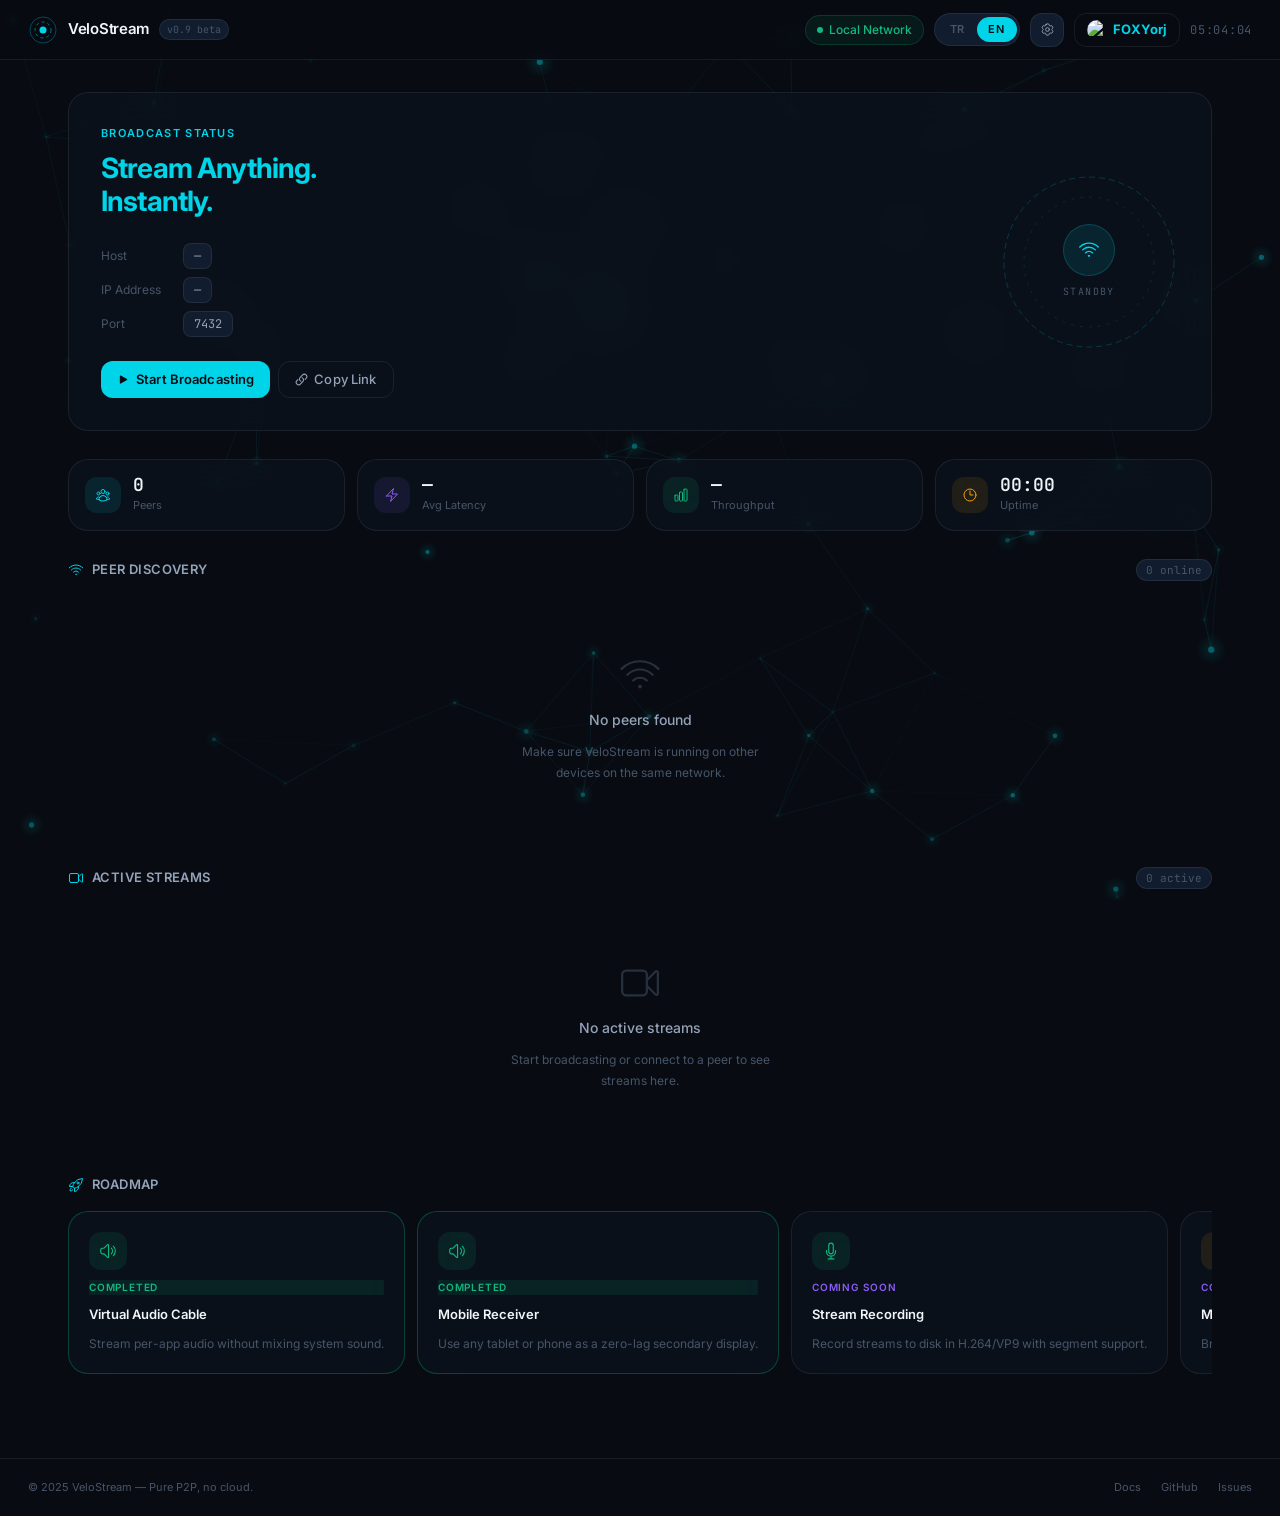
==== commit 6d395790: "feat: Add FOXYorj author modal with profile and projects" ====
--- a/index.html
+++ b/index.html
@@ -49,6 +49,11 @@
           <path stroke-linecap="round" stroke-linejoin="round" d="M9.594 3.94c.09-.542.56-.94 1.11-.94h2.593c.55 0 1.02.398 1.11.94l.213 1.281c.063.374.313.686.645.87.074.04.147.083.22.127.325.196.72.257 1.075.124l1.217-.456a1.125 1.125 0 0 1 1.37.49l1.296 2.247a1.125 1.125 0 0 1-.26 1.431l-1.003.827c-.293.241-.438.613-.43.992a7.723 7.723 0 0 1 0 .255c-.008.378.137.75.43.991l1.004.827c.424.35.534.955.26 1.43l-1.298 2.247a1.125 1.125 0 0 1-1.369.491l-1.217-.456c-.355-.133-.75-.072-1.076.124a6.47 6.47 0 0 1-.22.128c-.331.183-.581.495-.644.869l-.213 1.281c-.09.543-.56.94-1.11.94h-2.594c-.55 0-1.019-.398-1.11-.94l-.213-1.281c-.062-.374-.312-.686-.644-.87a6.52 6.52 0 0 1-.22-.127c-.325-.196-.72-.257-1.076-.124l-1.217.456a1.125 1.125 0 0 1-1.369-.49l-1.297-2.247a1.125 1.125 0 0 1 .26-1.431l1.004-.827c.292-.24.437-.613.43-.991a6.932 6.932 0 0 1 0-.255c.007-.38-.138-.751-.43-.992l-1.004-.827a1.125 1.125 0 0 1-.26-1.43l1.297-2.247a1.125 1.125 0 0 1 1.37-.491l1.216.456c.356.133.751.072 1.076-.124.072-.044.146-.086.22-.128.332-.183.582-.495.644-.869l.214-1.28Z"/>
           <path stroke-linecap="round" stroke-linejoin="round" d="M15 12a3 3 0 1 1-6 0 3 3 0 0 1 6 0Z"/>
         </svg>
+      </button>
+
+      <button class="btn btn-ghost" id="btn-author" style="color: var(--cyan); font-weight: bold; font-size: 13px; padding: 6px 12px; gap: 6px; display: flex; align-items: center;">
+        <img src="https://github.com/FOXYorj.png" alt="FOXYorj" style="width: 20px; height: 20px; border-radius: 50%;" />
+        FOXYorj
       </button>
 
       <time class="nav-clock" id="clock">00:00:00</time>
@@ -313,6 +318,32 @@
   <video id="remote-video" autoplay playsinline controls style="width:100%; height:100%; object-fit:contain;"></video>
 </div>
 
+<!-- ─── Author Modal ─────────────── -->
+<div class="player-modal" id="author-modal" style="display:none; position:fixed; inset:0; background:rgba(0,0,0,0.8); z-index:9999; align-items:center; justify-content:center; backdrop-filter:blur(10px);">
+  <div class="card" style="width: 100%; max-width: 400px; padding: 30px; text-align: center; position:relative; background: var(--bg-card); border: 1px solid var(--border-color);">
+    <button id="btn-author-close" style="position:absolute; top:15px; right:15px; background:none; border:none; color:var(--text-muted); cursor:pointer; font-size:16px;">
+      <svg width="20" height="20" fill="none" stroke="currentColor" stroke-width="2" viewBox="0 0 24 24"><path stroke-linecap="round" stroke-linejoin="round" d="M6 18 18 6M6 6l12 12"/></svg>
+    </button>
+    <img src="https://github.com/FOXYorj.png" alt="FOXYorj" style="width: 100px; height: 100px; border-radius: 50%; border: 3px solid var(--cyan); margin-bottom: 15px; box-shadow: 0 0 20px rgba(0, 212, 232, 0.2);" />
+    <h2 style="font-size: 24px; font-weight: bold; margin-bottom: 5px; color: #fff;">FOXYorj</h2>
+    <a href="https://github.com/FOXYorj" target="_blank" style="color: var(--cyan); text-decoration: none; font-size: 14px; display:inline-block; margin-bottom: 30px;">github.com/FOXYorj</a>
+    
+    <div style="text-align: left;">
+      <h3 style="font-size: 12px; color: var(--text-muted); margin-bottom: 12px; text-transform: uppercase; letter-spacing: 1px; font-weight:bold;">Projelerim</h3>
+      
+      <a href="https://github.com/FOXYorj/VeloStream" target="_blank" class="card" style="display:block; padding: 15px; margin-bottom: 12px; text-decoration:none; border: 1px solid var(--border-color); border-radius: 8px; background: rgba(0,212,232,0.05); transition: border-color 0.2s;">
+        <div style="font-weight: bold; color: var(--cyan); margin-bottom: 5px; font-size: 15px;">VeloStream (Mevcut)</div>
+        <div style="font-size: 13px; color: var(--text-muted);">Saf P2P Yerel Ağ Yayını. Sıfır gecikme, bulut yok.</div>
+      </a>
+      
+      <a href="https://github.com/FOXYorj/VeloShare" target="_blank" class="card" style="display:block; padding: 15px; text-decoration:none; border: 1px solid var(--border-color); border-radius: 8px; transition: border-color 0.2s;">
+        <div style="font-weight: bold; color: #fff; margin-bottom: 5px; font-size: 15px;">VeloShare</div>
+        <div style="font-size: 13px; color: var(--text-muted);">Yerel ağda cihazlar arası güvenli dosya paylaşımı projesi.</div>
+      </a>
+    </div>
+  </div>
+</div>
+
 <!-- Local Preview HUD -->
 <video id="local-video" autoplay muted playsinline style="display:none; position:fixed; bottom:20px; right:20px; width:200px; border-radius:8px; border:1px solid var(--border-color); z-index:900; box-shadow:0 8px 32px rgba(0,0,0,0.5);"></video>
 
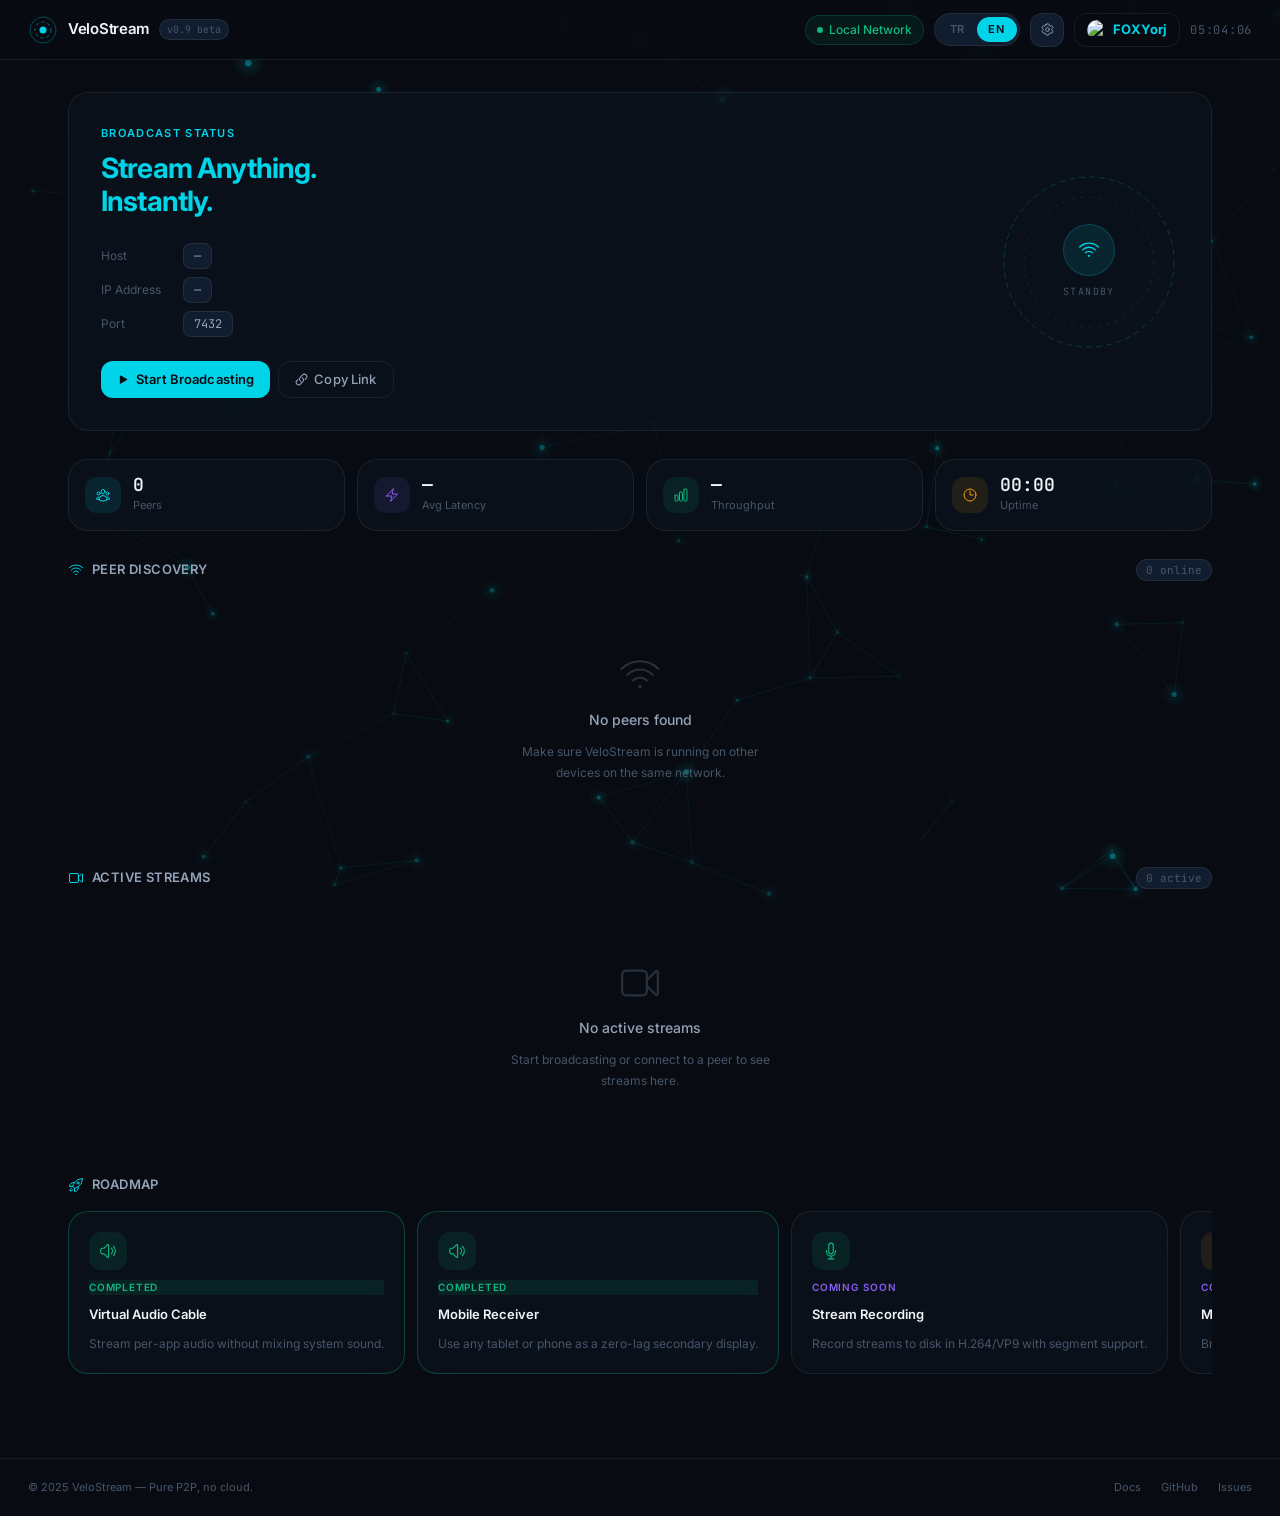
==== commit 1c47a0f7: "fix: Resolve Author Modal display issue on PC, add IG/GitHub logos and i18n support" ====
--- a/index.html
+++ b/index.html
@@ -319,26 +319,36 @@
 </div>
 
 <!-- ─── Author Modal ─────────────── -->
-<div class="player-modal" id="author-modal" style="display:none; position:fixed; inset:0; background:rgba(0,0,0,0.8); z-index:9999; align-items:center; justify-content:center; backdrop-filter:blur(10px);">
+<div id="author-modal" style="display:none; position:fixed; inset:0; background:rgba(0,0,0,0.8); z-index:9999; align-items:center; justify-content:center; backdrop-filter:blur(10px);">
   <div class="card" style="width: 100%; max-width: 400px; padding: 30px; text-align: center; position:relative; background: var(--bg-card); border: 1px solid var(--border-color);">
     <button id="btn-author-close" style="position:absolute; top:15px; right:15px; background:none; border:none; color:var(--text-muted); cursor:pointer; font-size:16px;">
       <svg width="20" height="20" fill="none" stroke="currentColor" stroke-width="2" viewBox="0 0 24 24"><path stroke-linecap="round" stroke-linejoin="round" d="M6 18 18 6M6 6l12 12"/></svg>
     </button>
     <img src="https://github.com/FOXYorj.png" alt="FOXYorj" style="width: 100px; height: 100px; border-radius: 50%; border: 3px solid var(--cyan); margin-bottom: 15px; box-shadow: 0 0 20px rgba(0, 212, 232, 0.2);" />
-    <h2 style="font-size: 24px; font-weight: bold; margin-bottom: 5px; color: #fff;">FOXYorj</h2>
-    <a href="https://github.com/FOXYorj" target="_blank" style="color: var(--cyan); text-decoration: none; font-size: 14px; display:inline-block; margin-bottom: 30px;">github.com/FOXYorj</a>
+    <h2 style="font-size: 24px; font-weight: bold; margin-bottom: 15px; color: #fff;">FOXYorj</h2>
+    
+    <div style="display: flex; justify-content: center; gap: 15px; margin-bottom: 30px;">
+      <a href="https://github.com/FOXYorj" target="_blank" style="color: var(--cyan); text-decoration: none; font-size: 14px; display:flex; align-items:center; gap:5px;">
+        <svg width="18" height="18" fill="currentColor" viewBox="0 0 24 24"><path d="M12 2A10 10 0 0 0 2 12c0 4.42 2.87 8.17 6.84 9.5.5.08.66-.23.66-.5v-1.69c-2.77.6-3.36-1.34-3.36-1.34-.45-1.15-1.11-1.46-1.11-1.46-.91-.62.07-.6.07-.6 1 .07 1.53 1.03 1.53 1.03.87 1.52 2.34 1.07 2.91.83.09-.65.35-1.09.63-1.34-2.22-.25-4.55-1.11-4.55-4.92 0-1.11.38-2 1.03-2.71-.1-.25-.45-1.29.1-2.64 0 0 .84-.27 2.75 1.02.79-.22 1.65-.33 2.5-.33.85 0 1.71.11 2.5.33 1.91-1.29 2.75-1.02 2.75-1.02.55 1.35.2 2.39.1 2.64.65.71 1.03 1.6 1.03 2.71 0 3.82-2.34 4.66-4.57 4.91.36.31.69.92.69 1.85V21c0 .27.16.59.67.5C19.14 20.16 22 16.42 22 12A10 10 0 0 0 12 2z"/></svg>
+        GitHub
+      </a>
+      <a href="https://instagram.com/foxyorj" target="_blank" style="color: #E1306C; text-decoration: none; font-size: 14px; display:flex; align-items:center; gap:5px;">
+        <svg width="18" height="18" fill="currentColor" viewBox="0 0 24 24"><path d="M12 2.16c3.2 0 3.58.01 4.85.07 3.25.15 4.77 1.69 4.92 4.92.06 1.27.07 1.65.07 4.85s-.01 3.58-.07 4.85c-.15 3.23-1.66 4.77-4.92 4.92-1.27.06-1.64.07-4.85.07s-3.58-.01-4.85-.07c-3.26-.15-4.77-1.7-4.92-4.92-.06-1.27-.07-1.64-.07-4.85s.01-3.58.07-4.85C2.38 3.86 3.9 2.31 7.15 2.16c1.27-.06 1.65-.07 4.85-.07m0-2.16C8.74 0 8.33.01 7.05.07 2.76.27.28 2.76.07 7.05.01 8.33 0 8.74 0 12s.01 3.67.07 4.95c.2 4.29 2.69 6.78 6.98 6.98 1.28.06 1.69.07 4.95.07s3.67-.01 4.95-.07c4.29-.2 6.78-2.69 6.98-6.98.06-1.28.07-1.69.07-4.95s-.01-3.67-.07-4.95c-.2-4.29-2.69-6.78-6.98-6.98C15.67.01 15.26 0 12 0zm0 5.84A6.16 6.16 0 1 0 18.16 12 6.16 6.16 0 0 0 12 5.84zm0 10.16A4 4 0 1 1 16 12a4 4 0 0 1-4 4zm6.4-11.44a1.44 1.44 0 1 1-2.88 0 1.44 1.44 0 0 1 2.88 0z"/></svg>
+        Instagram
+      </a>
+    </div>
     
     <div style="text-align: left;">
-      <h3 style="font-size: 12px; color: var(--text-muted); margin-bottom: 12px; text-transform: uppercase; letter-spacing: 1px; font-weight:bold;">Projelerim</h3>
+      <h3 style="font-size: 12px; color: var(--text-muted); margin-bottom: 12px; text-transform: uppercase; letter-spacing: 1px; font-weight:bold;" data-i18n="author.projects">Projelerim</h3>
       
       <a href="https://github.com/FOXYorj/VeloStream" target="_blank" class="card" style="display:block; padding: 15px; margin-bottom: 12px; text-decoration:none; border: 1px solid var(--border-color); border-radius: 8px; background: rgba(0,212,232,0.05); transition: border-color 0.2s;">
-        <div style="font-weight: bold; color: var(--cyan); margin-bottom: 5px; font-size: 15px;">VeloStream (Mevcut)</div>
-        <div style="font-size: 13px; color: var(--text-muted);">Saf P2P Yerel Ağ Yayını. Sıfır gecikme, bulut yok.</div>
+        <div style="font-weight: bold; color: var(--cyan); margin-bottom: 5px; font-size: 15px;">VeloStream</div>
+        <div style="font-size: 13px; color: var(--text-muted);" data-i18n="author.vs.desc">Saf P2P Yerel Ağ Yayını. Sıfır gecikme, bulut yok.</div>
       </a>
       
       <a href="https://github.com/FOXYorj/VeloShare" target="_blank" class="card" style="display:block; padding: 15px; text-decoration:none; border: 1px solid var(--border-color); border-radius: 8px; transition: border-color 0.2s;">
         <div style="font-weight: bold; color: #fff; margin-bottom: 5px; font-size: 15px;">VeloShare</div>
-        <div style="font-size: 13px; color: var(--text-muted);">Yerel ağda cihazlar arası güvenli dosya paylaşımı projesi.</div>
+        <div style="font-size: 13px; color: var(--text-muted);" data-i18n="author.share.desc">Yerel ağda cihazlar arası güvenli dosya paylaşımı projesi.</div>
       </a>
     </div>
   </div>
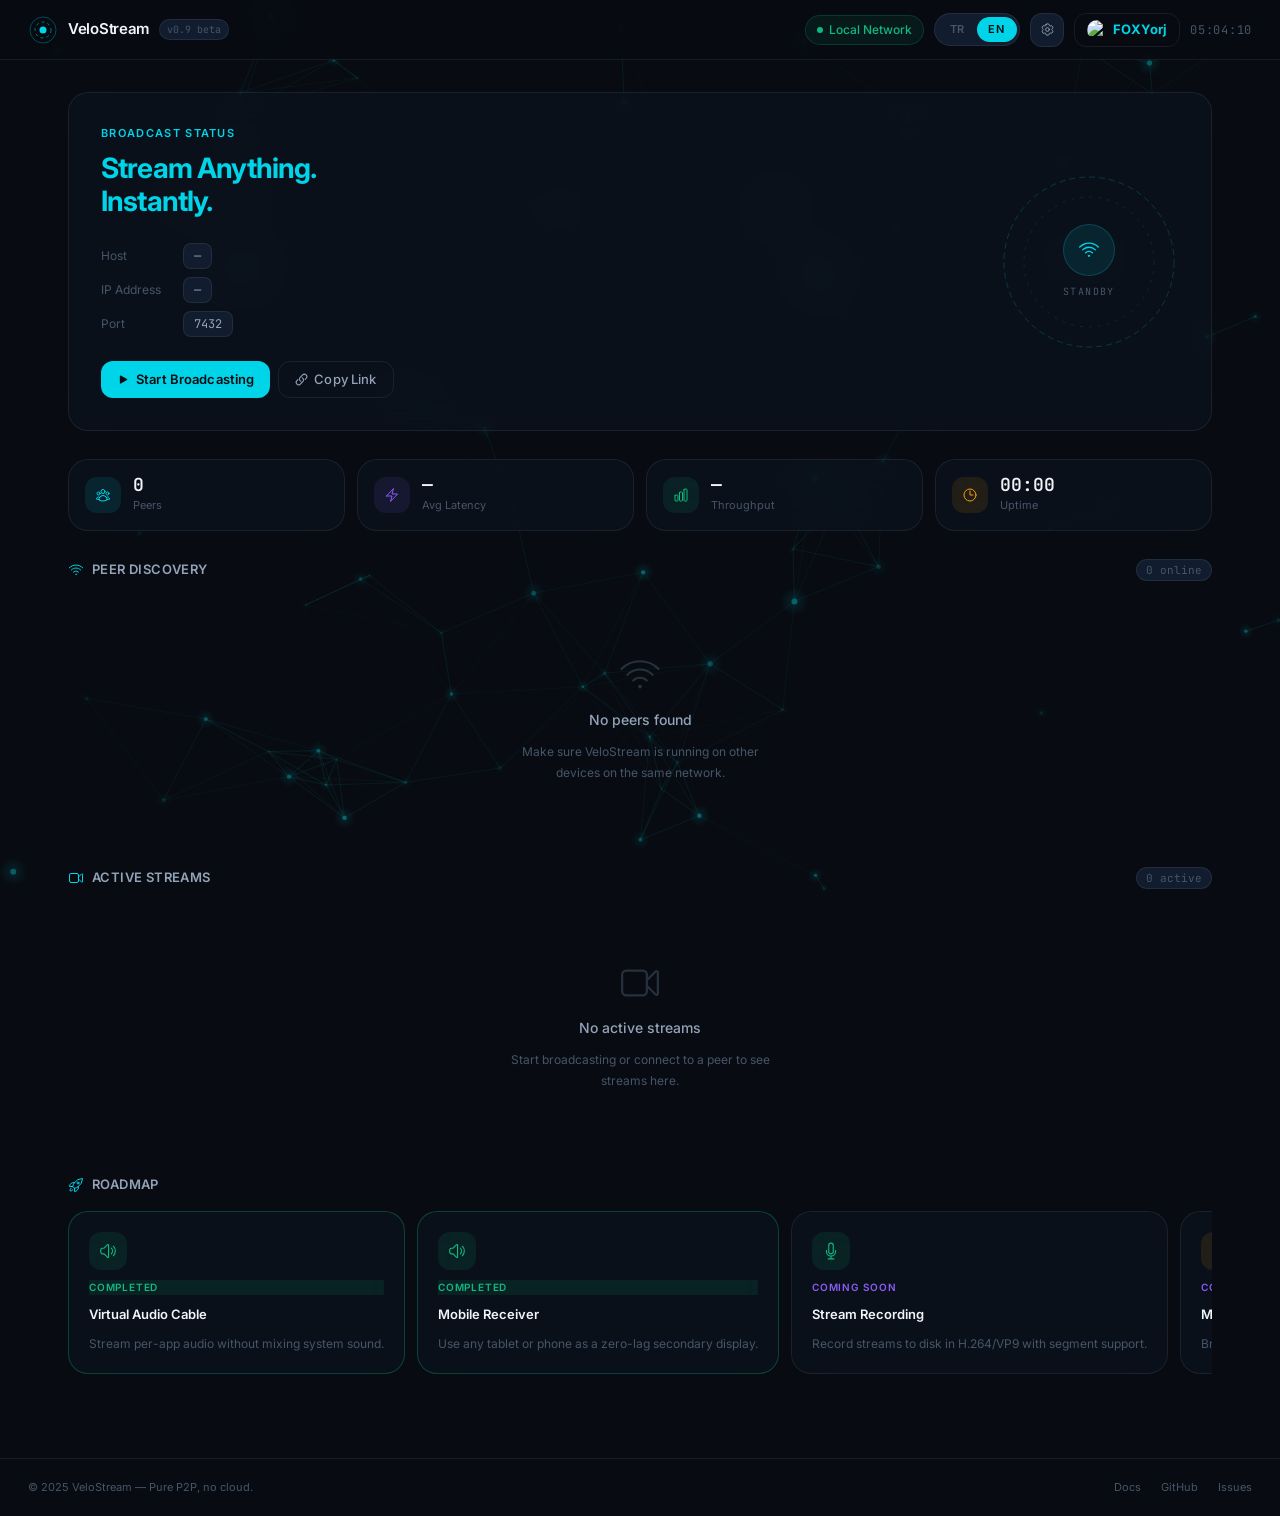
==== commit b91749eb: "feat: Update Instagram handle and add Remote Control & GPU Accel to roadmap" ====
--- a/index.html
+++ b/index.html
@@ -264,6 +264,28 @@
           <div class="rm-label" data-i18n="roadmap.soon">Coming soon</div>
           <div class="rm-title" data-i18n="rm.multi.title">Multi-Cast</div>
           <p class="rm-desc"   data-i18n="rm.multi.desc">Broadcast to multiple receivers with bandwidth balancing.</p>
+        </article>
+
+        <article class="card rm-card">
+          <div class="rm-icon" style="color: #8b5cf6; background: rgba(139, 92, 246, 0.1);">
+            <svg width="18" height="18" fill="none" stroke="currentColor" stroke-width="1.5" viewBox="0 0 24 24">
+              <path stroke-linecap="round" stroke-linejoin="round" d="M15.042 21.672 13.684 16.6m0 0-2.51 2.225.569-9.47 5.227 7.917-3.286-.672ZM12 2.25V4.5m5.834.166-1.591 1.591M20.25 10.5H18M7.757 14.743l-1.59 1.59M6 10.5H3.75m4.007-4.243-1.59-1.59"/>
+            </svg>
+          </div>
+          <div class="rm-label" data-i18n="roadmap.soon">Coming soon</div>
+          <div class="rm-title" data-i18n="rm.remote.title">Remote Control</div>
+          <p class="rm-desc"   data-i18n="rm.remote.desc">Use your mobile device as a wireless mouse and keyboard.</p>
+        </article>
+
+        <article class="card rm-card">
+          <div class="rm-icon" style="color: #ec4899; background: rgba(236, 72, 153, 0.1);">
+            <svg width="18" height="18" fill="none" stroke="currentColor" stroke-width="1.5" viewBox="0 0 24 24">
+              <path stroke-linecap="round" stroke-linejoin="round" d="M8.25 3v1.5M4.5 8.25H3m18 0h-1.5M4.5 12H3m18 0h-1.5m-15 3.75H3m18 0h-1.5M8.25 19.5V21M12 3v1.5m0 15V21m3.75-18v1.5m0 15V21m-9-1.5h10.5a2.25 2.25 0 0 0 2.25-2.25V6.75a2.25 2.25 0 0 0-2.25-2.25H6.75A2.25 2.25 0 0 0 4.5 6.75v10.5a2.25 2.25 0 0 0 2.25 2.25Z"/>
+            </svg>
+          </div>
+          <div class="rm-label" data-i18n="roadmap.soon">Coming soon</div>
+          <div class="rm-title" data-i18n="rm.gpu.title">Hardware Accel</div>
+          <p class="rm-desc"   data-i18n="rm.gpu.desc">NVENC & AMF support for zero-impact host encoding.</p>
         </article>
 
       </div>
@@ -332,7 +354,7 @@
         <svg width="18" height="18" fill="currentColor" viewBox="0 0 24 24"><path d="M12 2A10 10 0 0 0 2 12c0 4.42 2.87 8.17 6.84 9.5.5.08.66-.23.66-.5v-1.69c-2.77.6-3.36-1.34-3.36-1.34-.45-1.15-1.11-1.46-1.11-1.46-.91-.62.07-.6.07-.6 1 .07 1.53 1.03 1.53 1.03.87 1.52 2.34 1.07 2.91.83.09-.65.35-1.09.63-1.34-2.22-.25-4.55-1.11-4.55-4.92 0-1.11.38-2 1.03-2.71-.1-.25-.45-1.29.1-2.64 0 0 .84-.27 2.75 1.02.79-.22 1.65-.33 2.5-.33.85 0 1.71.11 2.5.33 1.91-1.29 2.75-1.02 2.75-1.02.55 1.35.2 2.39.1 2.64.65.71 1.03 1.6 1.03 2.71 0 3.82-2.34 4.66-4.57 4.91.36.31.69.92.69 1.85V21c0 .27.16.59.67.5C19.14 20.16 22 16.42 22 12A10 10 0 0 0 12 2z"/></svg>
         GitHub
       </a>
-      <a href="https://instagram.com/foxyorj" target="_blank" style="color: #E1306C; text-decoration: none; font-size: 14px; display:flex; align-items:center; gap:5px;">
+      <a href="https://instagram.com/erayvoxx" target="_blank" style="color: #E1306C; text-decoration: none; font-size: 14px; display:flex; align-items:center; gap:5px;">
         <svg width="18" height="18" fill="currentColor" viewBox="0 0 24 24"><path d="M12 2.16c3.2 0 3.58.01 4.85.07 3.25.15 4.77 1.69 4.92 4.92.06 1.27.07 1.65.07 4.85s-.01 3.58-.07 4.85c-.15 3.23-1.66 4.77-4.92 4.92-1.27.06-1.64.07-4.85.07s-3.58-.01-4.85-.07c-3.26-.15-4.77-1.7-4.92-4.92-.06-1.27-.07-1.64-.07-4.85s.01-3.58.07-4.85C2.38 3.86 3.9 2.31 7.15 2.16c1.27-.06 1.65-.07 4.85-.07m0-2.16C8.74 0 8.33.01 7.05.07 2.76.27.28 2.76.07 7.05.01 8.33 0 8.74 0 12s.01 3.67.07 4.95c.2 4.29 2.69 6.78 6.98 6.98 1.28.06 1.69.07 4.95.07s3.67-.01 4.95-.07c4.29-.2 6.78-2.69 6.98-6.98.06-1.28.07-1.69.07-4.95s-.01-3.67-.07-4.95c-.2-4.29-2.69-6.78-6.98-6.98C15.67.01 15.26 0 12 0zm0 5.84A6.16 6.16 0 1 0 18.16 12 6.16 6.16 0 0 0 12 5.84zm0 10.16A4 4 0 1 1 16 12a4 4 0 0 1-4 4zm6.4-11.44a1.44 1.44 0 1 1-2.88 0 1.44 1.44 0 0 1 2.88 0z"/></svg>
         Instagram
       </a>
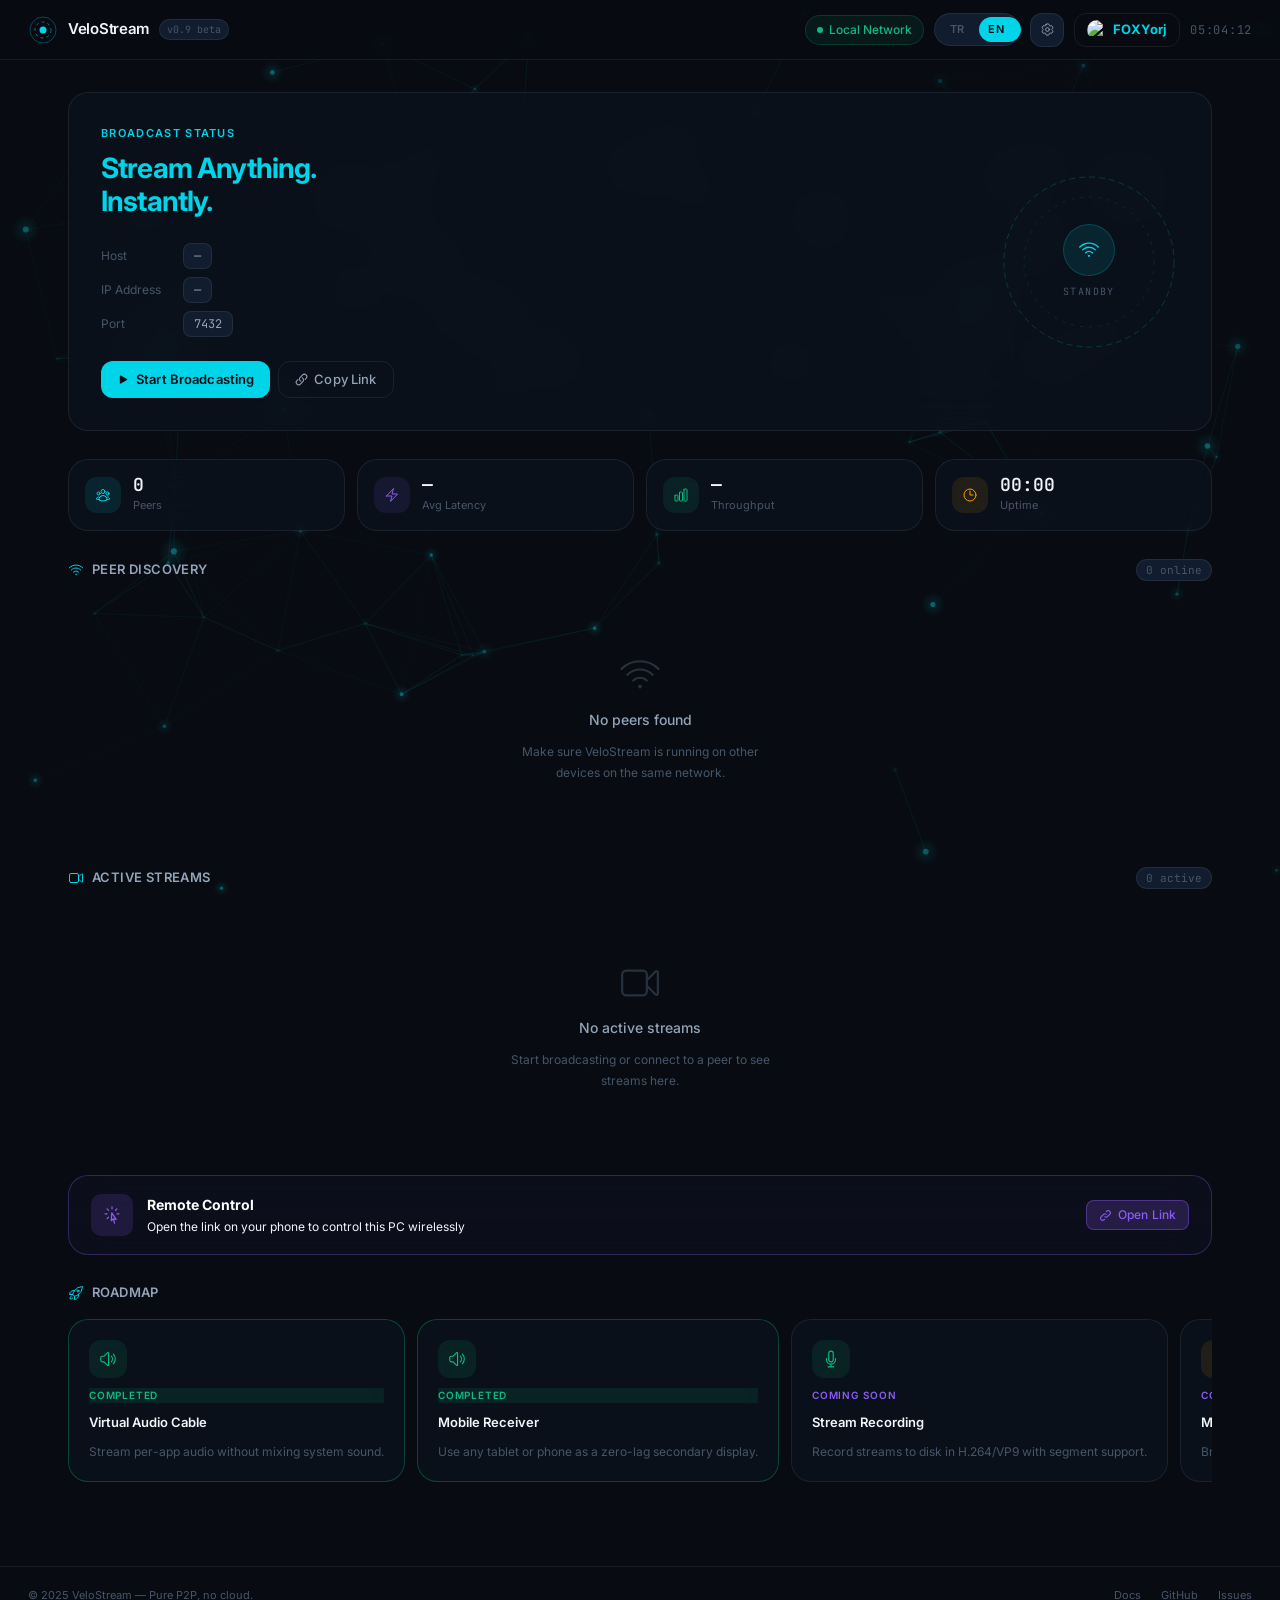
==== commit 74def6df: "feat: Add mobile remote control (mouse/keyboard) functionality" ====
--- a/index.html
+++ b/index.html
@@ -210,6 +210,25 @@
       <div class="streams-list" id="stream-list" role="list"></div>
     </section>
 
+    <!-- Remote Control Banner -->
+    <section>
+      <div class="card" style="display:flex; align-items:center; justify-content:space-between; gap:16px; padding:18px 22px; border-color: rgba(139,92,246,0.3); background: rgba(139,92,246,0.04);">
+        <div style="display:flex; align-items:center; gap:14px;">
+          <div style="width:42px; height:42px; border-radius:10px; background:rgba(139,92,246,0.15); display:flex; align-items:center; justify-content:center; flex-shrink:0;">
+            <svg width="20" height="20" fill="none" stroke="#8b5cf6" stroke-width="1.5" viewBox="0 0 24 24"><path stroke-linecap="round" stroke-linejoin="round" d="M15.042 21.672 13.684 16.6m0 0-2.51 2.225.569-9.47 5.227 7.917-3.286-.672ZM12 2.25V4.5m5.834.166-1.591 1.591M20.25 10.5H18M7.757 14.743l-1.59 1.59M6 10.5H3.75m4.007-4.243-1.59-1.59"/></svg>
+          </div>
+          <div>
+            <div style="font-weight:700; font-size:14px; color:#fff; margin-bottom:3px;" data-i18n="rm.remote.title">Remote Control</div>
+            <div style="font-size:12px; color:var(--text-muted);" data-i18n="remote.banner.sub">Telefonu PC'ye bağlamak için linki telefonunuzda açın</div>
+          </div>
+        </div>
+        <button class="btn btn-sm" onclick="openRemotePage()" style="background:rgba(139,92,246,0.2); border:1px solid rgba(139,92,246,0.4); color:#8b5cf6; white-space:nowrap; flex-shrink:0; gap:6px; display:flex; align-items:center;">
+          <svg width="13" height="13" fill="none" stroke="currentColor" stroke-width="2" viewBox="0 0 24 24"><path d="M13.828 10.172a4 4 0 0 0-5.656 0l-4 4a4 4 0 1 0 5.656 5.656l1.102-1.101m-.758-4.899a4 4 0 0 0 5.656 0l4-4a4 4 0 0 0-5.656-5.656l-1.1 1.1"/></svg>
+          <span data-i18n="remote.banner.btn">Linki Aç</span>
+        </button>
+      </div>
+    </section>
+
     <!-- Roadmap -->
     <section>
       <div class="sec-hd">
@@ -266,13 +285,13 @@
           <p class="rm-desc"   data-i18n="rm.multi.desc">Broadcast to multiple receivers with bandwidth balancing.</p>
         </article>
 
-        <article class="card rm-card">
+        <article class="card rm-card" style="border-color: rgba(139, 92, 246, 0.3);">
           <div class="rm-icon" style="color: #8b5cf6; background: rgba(139, 92, 246, 0.1);">
             <svg width="18" height="18" fill="none" stroke="currentColor" stroke-width="1.5" viewBox="0 0 24 24">
               <path stroke-linecap="round" stroke-linejoin="round" d="M15.042 21.672 13.684 16.6m0 0-2.51 2.225.569-9.47 5.227 7.917-3.286-.672ZM12 2.25V4.5m5.834.166-1.591 1.591M20.25 10.5H18M7.757 14.743l-1.59 1.59M6 10.5H3.75m4.007-4.243-1.59-1.59"/>
             </svg>
           </div>
-          <div class="rm-label" data-i18n="roadmap.soon">Coming soon</div>
+          <div class="rm-label" style="color: #8b5cf6; background: rgba(139, 92, 246, 0.1);" data-i18n="roadmap.done">Completed</div>
           <div class="rm-title" data-i18n="rm.remote.title">Remote Control</div>
           <p class="rm-desc"   data-i18n="rm.remote.desc">Use your mobile device as a wireless mouse and keyboard.</p>
         </article>
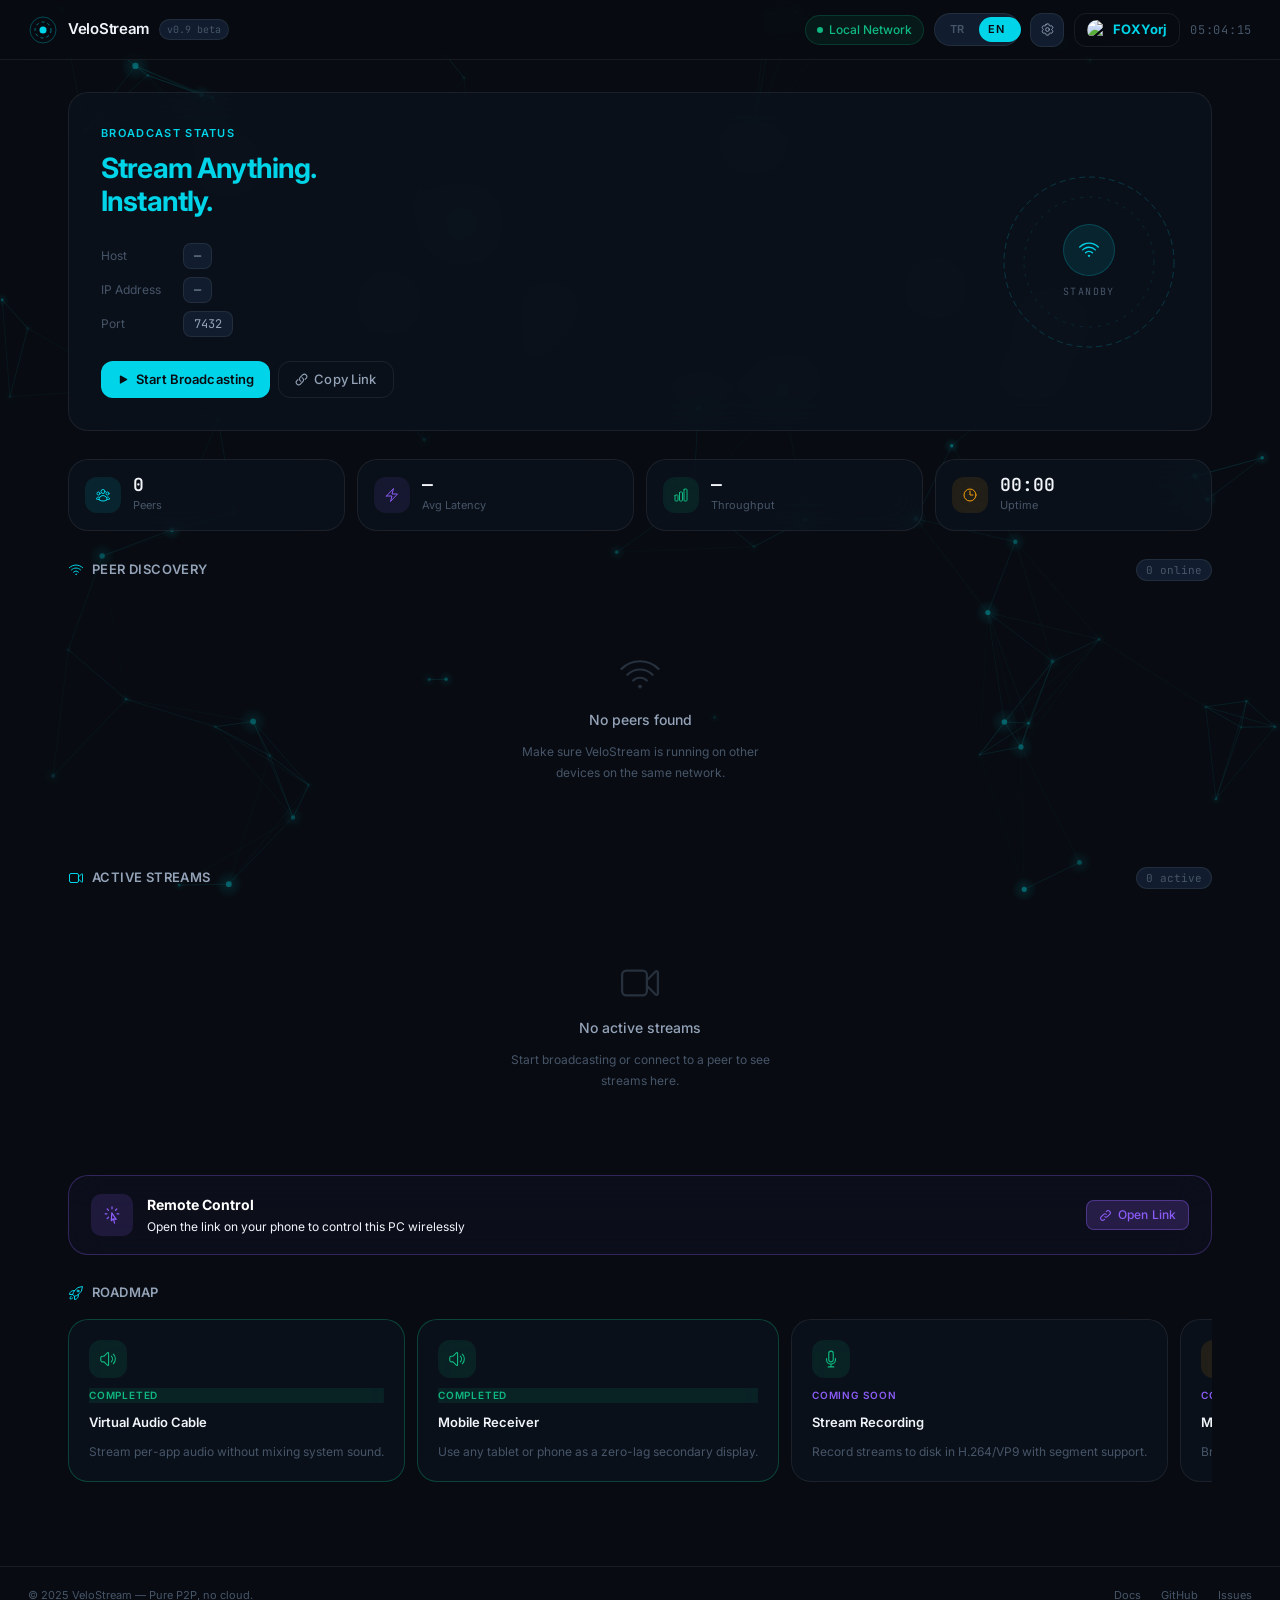
==== commit f2cfa0d1: "fix: Add cache busters to JS files to prevent old cached versions from breaking updates" ====
--- a/index.html
+++ b/index.html
@@ -398,14 +398,14 @@
 <!-- Local Preview HUD -->
 <video id="local-video" autoplay muted playsinline style="display:none; position:fixed; bottom:20px; right:20px; width:200px; border-radius:8px; border:1px solid var(--border-color); z-index:900; box-shadow:0 8px 32px rgba(0,0,0,0.5);"></video>
 
-<script src="js/i18n.js"></script>
+<script src="js/i18n.js?v=2"></script>
 <script src="js/particles.js"></script>
 <script src="js/charts.js"></script>
-<script src="js/peers.js"></script>
-<script src="js/streams.js"></script>
-<script src="js/monitor.js"></script>
-<script src="js/webrtc.js"></script>
-<script src="js/app.js"></script>
+<script src="js/peers.js?v=2"></script>
+<script src="js/streams.js?v=2"></script>
+<script src="js/monitor.js?v=2"></script>
+<script src="js/webrtc.js?v=2"></script>
+<script src="js/app.js?v=2"></script>
 
 <!-- Ripple CSS for active broadcast -->
 <style>
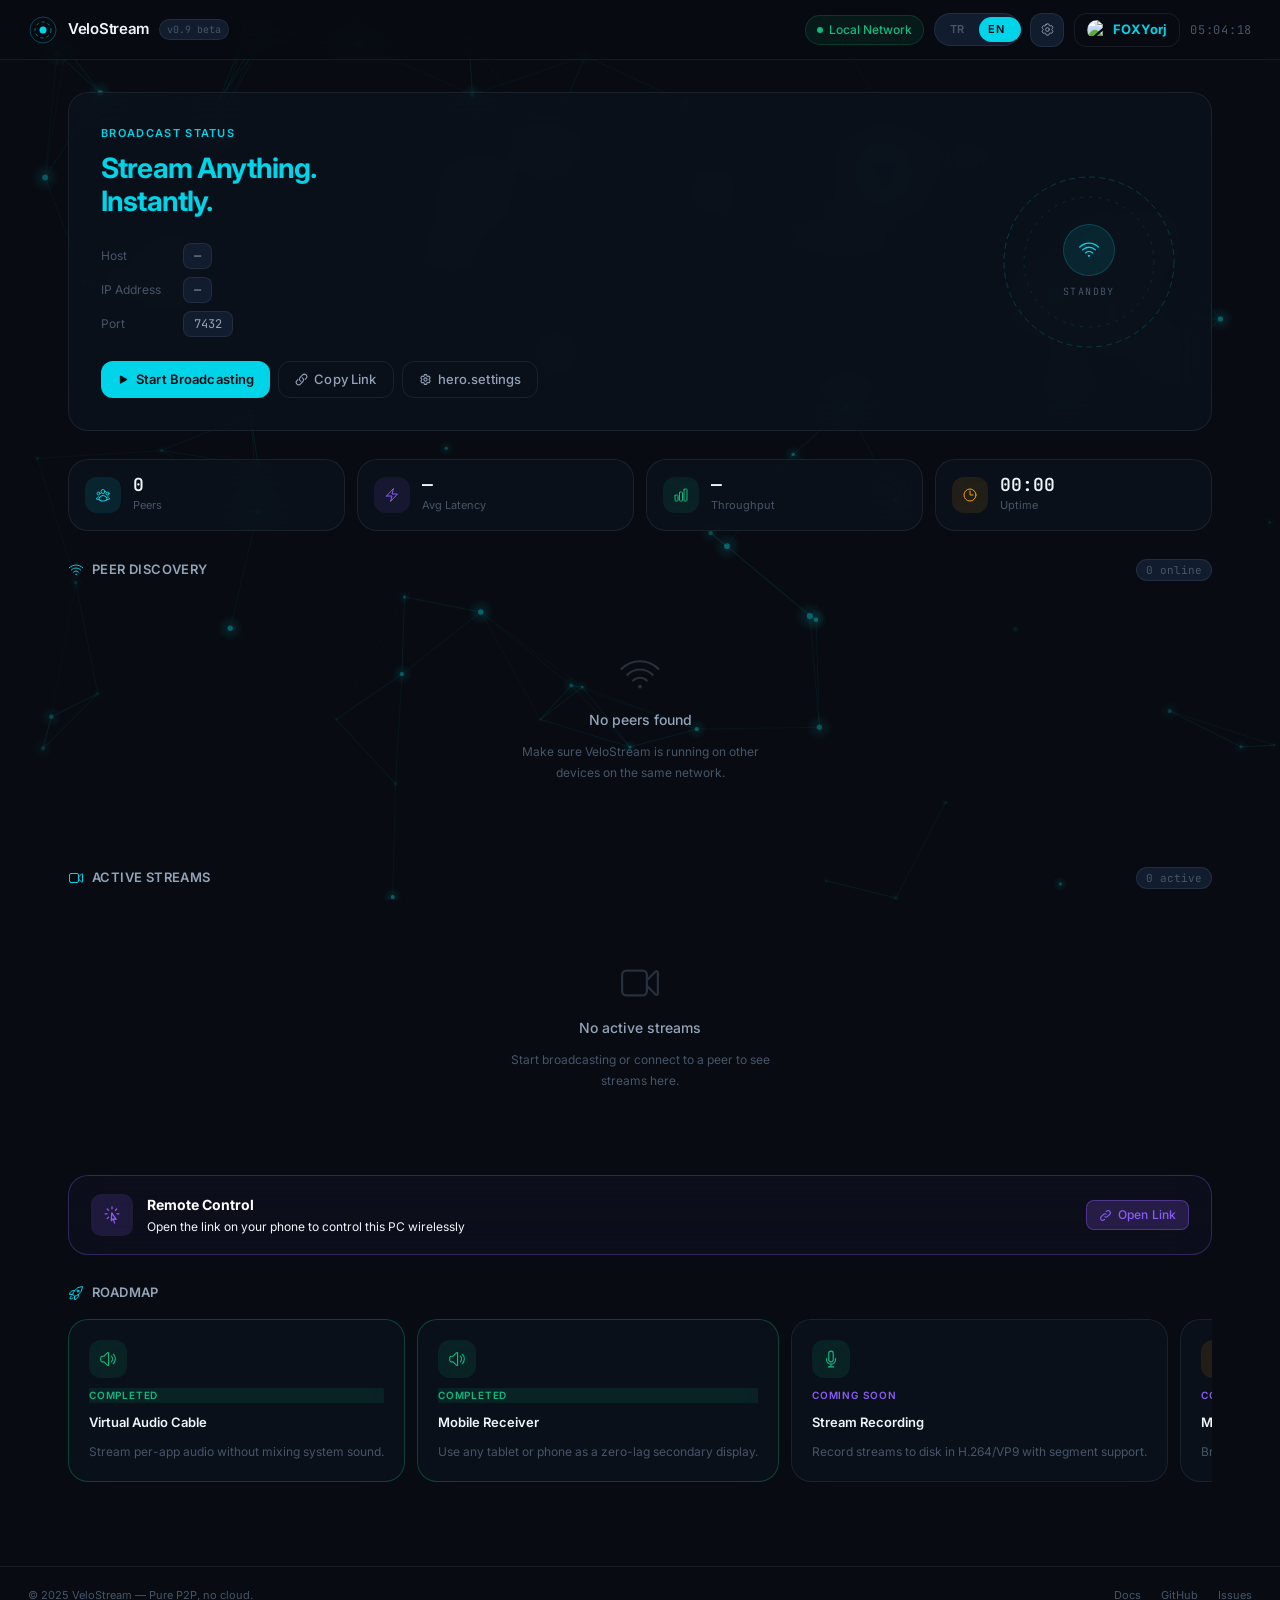
==== commit a25532d4: "feat: Add Settings UI for stream resolution (up to 4K) and FPS (up to 120), and dynamically set maxB" ====
--- a/index.html
+++ b/index.html
@@ -105,6 +105,13 @@
               <path stroke-linecap="round" stroke-linejoin="round" d="M13.19 8.688a4.5 4.5 0 0 1 1.242 7.244l-4.5 4.5a4.5 4.5 0 0 1-6.364-6.364l1.757-1.757m13.35-.622 1.757-1.757a4.5 4.5 0 0 0-6.364-6.364l-4.5 4.5a4.5 4.5 0 0 0 1.242 7.244"/>
             </svg>
             <span data-i18n="hero.copy">Copy Link</span>
+          </button>
+          <button class="btn btn-ghost" onclick="window.app.openSettings()">
+            <svg width="13" height="13" fill="none" stroke="currentColor" stroke-width="2" viewBox="0 0 24 24">
+              <path stroke-linecap="round" stroke-linejoin="round" d="M9.594 3.94c.09-.542.56-.94 1.11-.94h2.593c.55 0 1.02.398 1.11.94l.213 1.281c.063.374.313.686.645.87.074.04.147.083.22.127.325.196.72.257 1.075.124l1.217-.456a1.125 1.125 0 0 1 1.37.49l1.296 2.247a1.125 1.125 0 0 1-.26 1.431l-1.003.827c-.293.241-.438.613-.43.992a7.723 7.723 0 0 1 0 .255c-.008.378.137.75.43.991l1.004.827c.424.35.534.955.26 1.43l-1.298 2.247a1.125 1.125 0 0 1-1.369.491l-1.217-.456c-.355-.133-.75-.072-1.076.124a6.47 6.47 0 0 1-.22.128c-.331.183-.581.495-.644.869l-.213 1.281c-.09.543-.56.94-1.11.94h-2.594c-.55 0-1.019-.398-1.11-.94l-.213-1.281c-.062-.374-.312-.686-.644-.87a6.52 6.52 0 0 1-.22-.127c-.325-.196-.72-.257-1.076-.124l-1.217.456a1.125 1.125 0 0 1-1.369-.49l-1.297-2.247a1.125 1.125 0 0 1 .26-1.431l1.004-.827c.292-.24.437-.613.43-.991a6.932 6.932 0 0 1 0-.255c.007-.38-.138-.751-.43-.992l-1.004-.827a1.125 1.125 0 0 1-.26-1.43l1.297-2.247a1.125 1.125 0 0 1 1.37-.491l1.216.456c.356.133.751.072 1.076-.124.072-.044.146-.086.22-.128.332-.183.582-.495.644-.869l.214-1.28Z"/>
+              <path stroke-linecap="round" stroke-linejoin="round" d="M15 12a3 3 0 1 1-6 0 3 3 0 0 1 6 0Z"/>
+            </svg>
+            <span data-i18n="hero.settings">Ayarlar</span>
           </button>
         </div>
       </div>
